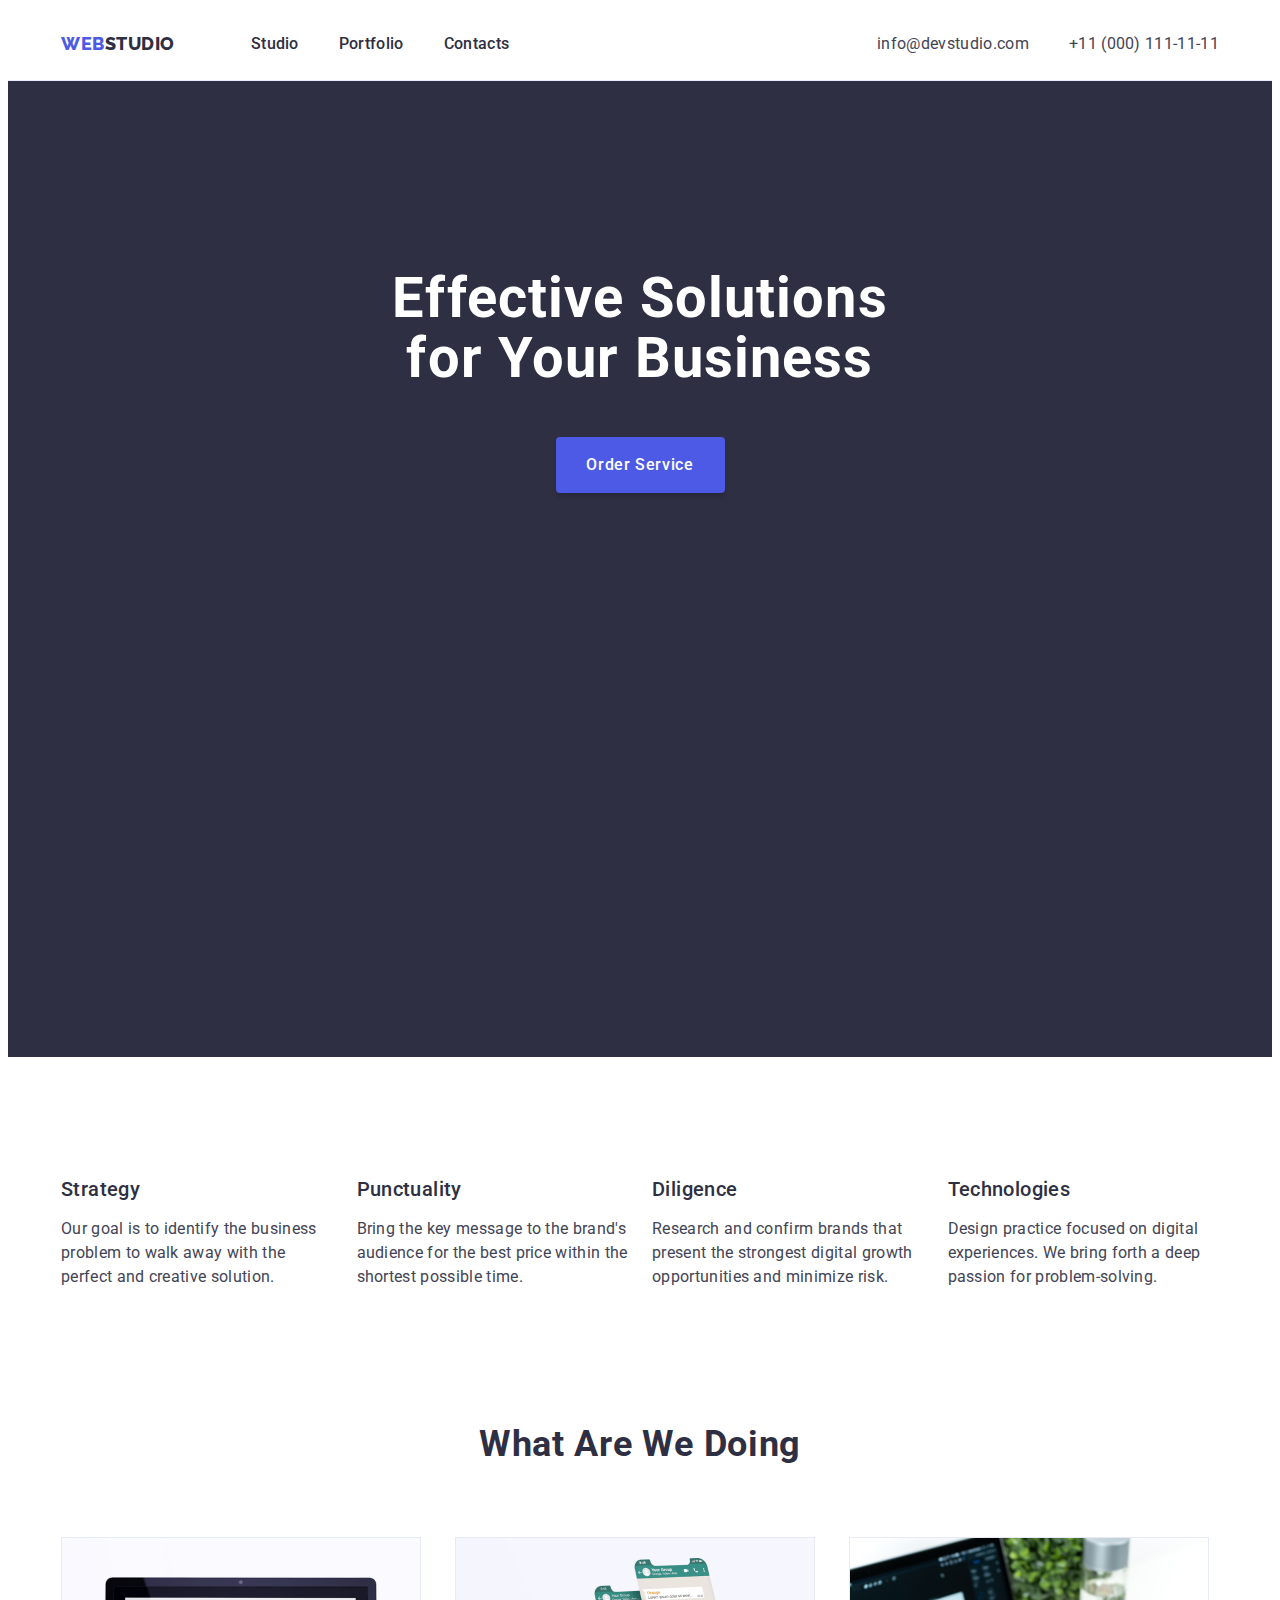
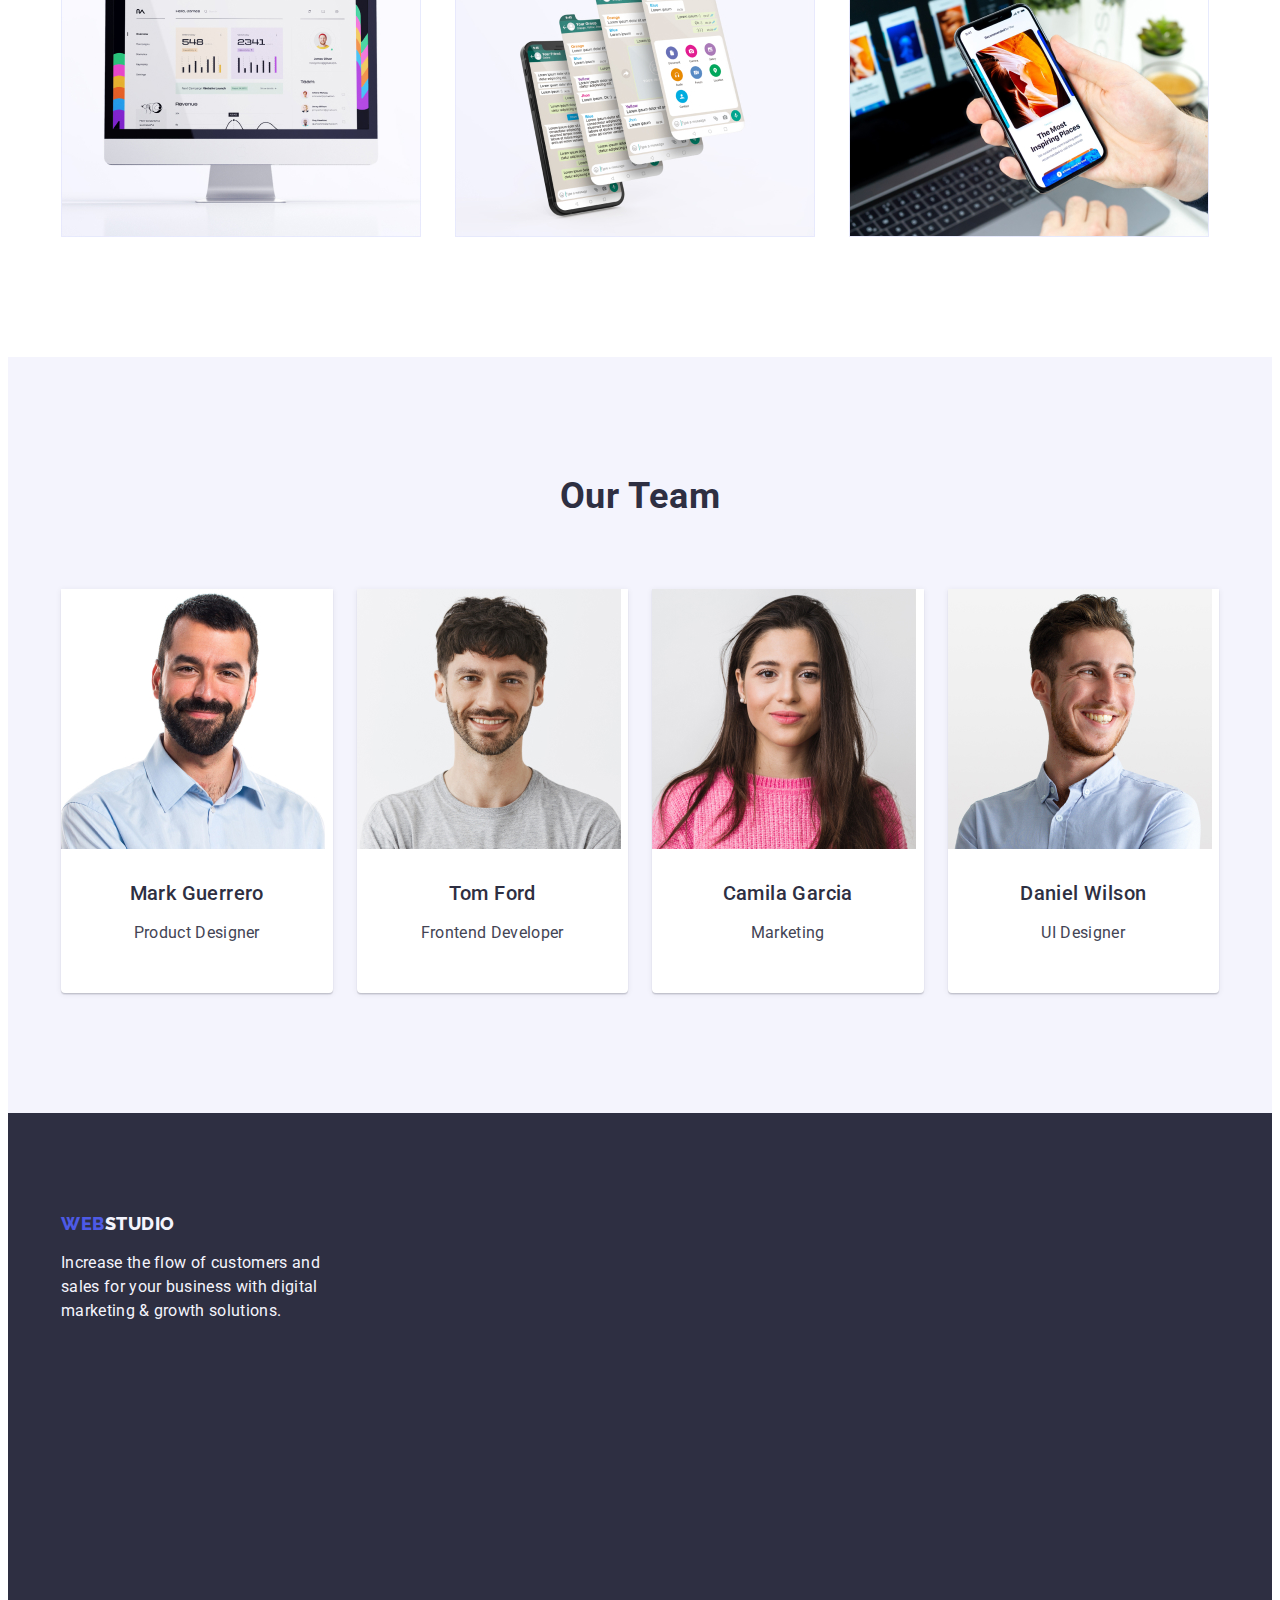
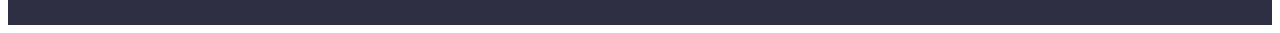
==== index.html @ a8223c03 "Initial commit" ====
<!DOCTYPE html>
<html lang="en">
  <head>
    <title>Studio</title>
    <link rel="preconnect" href="https://fonts.googleapis.com" />
    <link rel="preconnect" href="https://fonts.gstatic.com" crossorigin />
    <link
      href="https://fonts.googleapis.com/css2?family=Raleway:wght@800&family=Roboto:wght@400;500;700&display=swap"
      rel="stylesheet"
    />
    <link
      rel="stylesheet"
      href="https://cdnjs.cloudflare.com/ajax/libs/modern-normalize/2.0.0/modern-normalize.min.css"
      integrity="sha512-4xo8blKMVCiXpTaLzQSLSw3KFOVPWhm/TRtuPVc4WG6kUgjH6J03IBuG7JZPkcWMxJ5huwaBpOpnwYElP/m6wg=="
      crossorigin="anonymous"
      referrerpolicy="no-referrer"
    />
    <link rel="stylesheet" href="./css/style.css" />
  </head>

  <body>
    <header class="header">
      <div class="div-header container">
        <nav class="nav">
          <a href="" class="logo link"
            >Web<span class="span-studio-header">Studio</span></a
          >
          <ul class="list navigation">
            <li><a href="./index.html" class="link studio">Studio</a></li>
            <li>
              <a href="./portfolio.html" class="link studio">Portfolio</a>
            </li>
            <li><a href="" class="link studio">Contacts</a></li>
          </ul>
        </nav>
        <address class="address">
          <ul class="list contact-list">
            <li>
              <a href="mailto:info@devstudio.com" class="link contacts"
                >info@devstudio.com</a
              >
            </li>
            <li>
              <a href="tel:+110001111111" class="link contacts"
                >+11 (000) 111-11-11</a
              >
            </li>
          </ul>
        </address>
      </div>
    </header>
    <main>
      <!-- секція 1 -->
      <section class="section button-sec-index">
        <div class="container">
          <h1 class="h-section-one">Effective Solutions for Your Business</h1>
          <button type="button" class="button-index">Order Service</button>
        </div>
      </section>

      <!-- секція 2 -->
      <section class="section section-two">
        <div class="container">
          <h2 class="h2-index visually-hidden">H2</h2>
          <ul class="list list-sec-two">
            <li class="list-sec-two-li">
              <h3 class="sec-h-three">Strategy</h3>
              <p class="sec-p">
                Our goal is to identify the business problem to walk away with
                the perfect and creative solution.
              </p>
            </li>

            <li class="list-sec-two-li">
              <h3 class="sec-h-three">Punctuality</h3>
              <p class="sec-p">
                Bring the key message to the brand's audience for the best price
                within the shortest possible time.
              </p>
            </li>

            <li class="list-sec-two-li">
              <h3 class="sec-h-three">Diligence</h3>
              <p class="sec-p">
                Research and confirm brands that present the strongest digital
                growth opportunities and minimize risk.
              </p>
            </li>

            <li class="list-sec-two-li">
              <h3 class="sec-h-three">Technologies</h3>
              <p class="sec-p">
                Design practice focused on digital experiences. We bring forth a
                deep passion for problem-solving.
              </p>
            </li>
          </ul>
        </div>
      </section>

      <!-- секція 3 -->
      <section class="section section-three">
        <div class="container">
          <h2 class="h-section-thee">What are we doing</h2>
          <ul class="list img-list-index list-sec-two">
            <li class="img-list-index-li">
              <img
                src="./images/img1.jpg"
                width="360"
                height="300"
                alt="Computer"
              />
            </li>
            <li class="img-list-index-li">
              <img
                src="./images/img2.jpg"
                width="360"
                height="300"
                alt="Messenger"
              />
            </li>
            <li class="img-list-index-li">
              <img
                src="./images/img3.jpg"
                width="360"
                height="300"
                alt="Smartphone"
              />
            </li>
          </ul>
        </div>
      </section>

      <!-- секція 4 -->
      <section class="section section-four">
        <div class="container">
          <h2 class="h-section-thee">Our Team</h2>
          <ul class="list four-sec-list list-sec-two">
            <li class="sec-four-li">
              <img
                src="./images/img4.jpg"
                width="264"
                height="260"
                alt="Mark Guerrero"
              />
              <div class="div-four-sec-list">
                <h3 class="sec-h-three-team">Mark Guerrero</h3>
                <p class="sec-p-team">Product Designer</p>
              </div>
            </li>
            <li class="sec-four-li">
              <img
                src="./images/img5.jpg"
                width="264"
                height="260"
                alt="Tom Ford"
              />
              <div class="div-four-sec-list">
                <h3 class="sec-h-three-team">Tom Ford</h3>
                <p class="sec-p-team">Frontend Developer</p>
              </div>
            </li>
            <li class="sec-four-li">
              <img
                src="./images/img6.jpg"
                width="264"
                height="260"
                alt="Camila Garcia"
              />
              <div class="div-four-sec-list">
                <h3 class="sec-h-three-team">Camila Garcia</h3>
                <p class="sec-p-team">Marketing</p>
              </div>
            </li>
            <li class="sec-four-li">
              <img
                src="./images/img7.jpg"
                width="264"
                height="260"
                alt="Daniel Wilson"
              />
              <div class="div-four-sec-list">
                <h3 class="sec-h-three-team">Daniel Wilson</h3>
                <p class="sec-p-team">UI Designer</p>
              </div>
            </li>
          </ul>
        </div>
      </section>
    </main>
    <footer class="footerclass">
      <div class="container">
        <a href="" class="logo-footer link"
          >Web<span class="span-studio">Studio</span></a
        >
        <p class="footer-p">
          Increase the flow of customers and sales for your business with
          digital marketing & growth solutions.
        </p>
      </div>
    </footer>
  </body>
</html>
---- css/style.css ----
:root {
  --navyblue: #2e2f42;
  --iris: #4d5ae5;
  --slate: #434455;
  --white: #fff;
  --ocean: #404bbf;
  --cloud: #f4f4fd;
}

body {
  font-family: "Roboto", sans-serif;
  color: #434455;
  background-color: #ffffff;
}

.container {
  margin: 0 auto;
  width: 1158px;
  padding: 0 15px 0 15px;
}

.nav {
  display: flex;
  align-items: center;
}
.section {
}
.link {
  text-decoration: none;
  color: #434455;
  font-family: "Roboto", sans-serif;
}

.logo {
  color: var(--iris);
  font-family: "Raleway", sans-serif;
  font-size: 18px;
  font-weight: 800;
  line-height: 1.17;
  letter-spacing: 0.03em;
  text-transform: uppercase;
  display: inline-block;
  margin-right: 76px;
}

.logo-footer {
  color: var(--iris);
  font-family: "Raleway", sans-serif;
  font-size: 18px;
  font-weight: 800;
  line-height: 1.17;
  letter-spacing: 0.03em;
  text-transform: uppercase;
  display: inline-block;
  margin-bottom: 17.5px;
}

.span-studio {
  color: #f4f4fd;
}

.span-studio-header {
  color: var(--navyblue);
}

.studio {
  display: inline-block;
  font-size: 16px;
  font-weight: 500;
  line-height: 1.5;
  letter-spacing: 0.02em;
  color: var(--navyblue);
  padding: 24px 0 24px;
}
.div-four-sec-list {
  padding: 32px 0;
}
.list-sec-two {
  gap: 24px;
  display: flex;
}
.sec-four-li {
  width: calc((100% - 72px) / 4);
  border-radius: 0px 0px 4px 4px;
}
.list-sec-two-li {
  width: calc((100% - 72px) / 4);
}
.img-list-index-li {
  width: calc((100% - 48px) / 3);
}
.list {
  list-style: none;
  display: flex;
  padding: 0;
  margin: 0;
}

.img-list-index {
  display: flex;
  flex-wrap: wrap;
  gap: 24px;
}

.img-list-index > img {
  border: 1px solid var(--cornflower, #e7e9fc);
  background: url(<path-to-image>),
    lightgray -72.845px -19px / 144.444% 112.667% no-repeat;
}
.navigation {
  font-size: 16px;
  font-weight: 500;
  line-height: 1.5;
  letter-spacing: 0.32px;
  display: flex;
  gap: 40px;
}

.contacts:hover,
.contacts:focus,
.studio:hover,
.studio:focus {
  color: var(--ocean);
}

.address {
  font-family: "Roboto";
  font-size: 16px;
  font-style: normal;
  font-weight: 400;
  letter-spacing: 0.32px;
  margin-left: auto;
}

.contacts {
  display: inline-block;
  color: var(--slate);
  line-height: 1.5;
  letter-spacing: 0.02em;
}
h1,
h2,
h3,
h4,
h5 {
  margin: 0;
}
.contact-list {
  display: flex;
  gap: 40px;
  padding-top: 24px;
  padding-bottom: 24px;
}

.sec-h-three {
  margin-bottom: 8px;
  font-weight: 500;
  line-height: 1.2;
  font-size: 20px;
  letter-spacing: 0.02em;
  color: var(---navyblue, #2e2f42);
}
.sec-p {
  line-height: 1.5;
  font-size: 16px;
  letter-spacing: 0.02em;
  color: var(--slate, #434455);
}

.sec-h-three-team {
  margin-bottom: 8px;
  font-weight: 500;
  line-height: 1.2;
  font-size: 20px;
  letter-spacing: 0.02em;
  color: var(---navyblue, #2e2f42);
  justify-content: center;
  align-items: center;
  display: flex;
}

.sec-p-team {
  line-height: 1.5;
  font-size: 16px;
  letter-spacing: 0.02em;
  color: var(--slate, #434455);
  justify-content: center;
  align-items: center;
  display: flex;
}

.h-section-thee {
  font-size: 36px;
  line-height: 1.11;
  text-align: center;
  color: var(---navyblue, #2e2f42);
  text-transform: capitalize;
  letter-spacing: 0.02em;
  margin-bottom: 72px;
}

.section-four {
  background-color: #f4f4fd;
  padding: 120px 0;
}

.section-three {
  padding-bottom: 120px;
}
.footerclass {
  background-color: var(--navyblue);
  padding: 100px 0;
  height: 312px;
  flex-shrink: 0;
}
.block-one {
  display: flex;
  flex-wrap: wrap;
  column-gap: 24px;
  row-gap: 48px;
}

.block-one-div {
  padding: 32px 16px;
  border: 1px solid #e7e9fc;
  border-top: none;
}
.block-one-li {
  width: calc((100% - 48px) / 3);
}
.sec-p-portf,
.sec-h-three-portf {
  flex-direction: column;
  justify-content: center;
  align-items: flex-start;
  gap: 8px;
  align-self: stretch;
  margin-bottom: 8px;
}

.button-sec-index {
  background: var(--navyblue, #2e2f42);
  height: 600px;
  flex-shrink: 0;
  padding: 188px 0;
}
.footer-p {
  font-family: Roboto;
  font-size: 16px;
  font-style: normal;
  font-weight: 400;
  line-height: 1.5;
  color: var(--cloud);
  letter-spacing: 0.02em;
  max-width: 264px;
  margin: 0;
}

.section-buttons {
  background-color: var(---navyblue, #2e2f42);
}

.buttons {
  display: flex;
  justify-content: center;
  gap: 24px;
  margin-bottom: 72px;
}

.h-section-one {
  font-size: 56px;
  line-height: 1.07;
  text-align: center;
  letter-spacing: 0.02em;
  color: #ffffff;
  max-width: 496px;
  margin-left: auto;
  margin-right: auto;
}
.first-button {
  background-color: var(--cloud);
  font-family: "Roboto", sans-serif;
  font-weight: 500;
  line-height: 1.5;
  font-size: 16px;
  letter-spacing: 0.04em;
  cursor: pointer;
  color: var(--iris);
  display: flex;
  padding: 12px 24px;
  border-radius: 4px;
  border: 1px solid var(--cornflower, #e7e9fc);
}
.div-header {
  display: flex;
}

.section-portfolio {
  padding: 96px 0 120px 0;
}

.header {
  border-bottom: 1px solid #e7e9fc;
}
img {
  display: block;
}
.four-sec-list {
  gap: 24px;
}
.sec-four-li {
  background-color: #ffffff;
  border-radius: 0px 0px 4px 4px;
  box-shadow: 0px 2px 1px 0px rgba(46, 47, 66, 0.08),
    0px 1px 1px 0px rgba(46, 47, 66, 0.16),
    0px 1px 6px 0px rgba(46, 47, 66, 0.08);
}
.section-two {
  padding: 120px 0;
}
.visually-hidden {
  position: absolute;
  width: 1px;
  height: 1px;
  margin: -1px;
  border: 0;
  padding: 0;
  white-space: nowrap;
  clip-path: inset(100%);
  clip: rect(0 0 0 0);
  overflow: hidden;
}
.button-index {
  background-color: #4d5ae5;
  color: #ffffff;
  font-family: "Roboto", sans-serif;
  font-weight: 500;
  line-height: 1.5;
  font-size: 16px;
  letter-spacing: 0.04em;
  cursor: pointer;
  display: block;
  min-width: 169px;
  height: 56px;
  border: none;
  gap: 10px;
  justify-content: center;
  align-items: center;
  border-radius: 4px;
  margin-left: auto;
  margin-right: auto;
  margin-top: 48px;
  box-shadow: 0px 4px 4px 0px rgba(0, 0, 0, 0.15);
}

.button-index:hover,
.button-index:focus {
  background-color: #404bbf;
}

.first-button:hover,
.first-button:focus {
  color: #ffffff;
  background-color: #404bbf;
  border: 1px solid transparent;
}
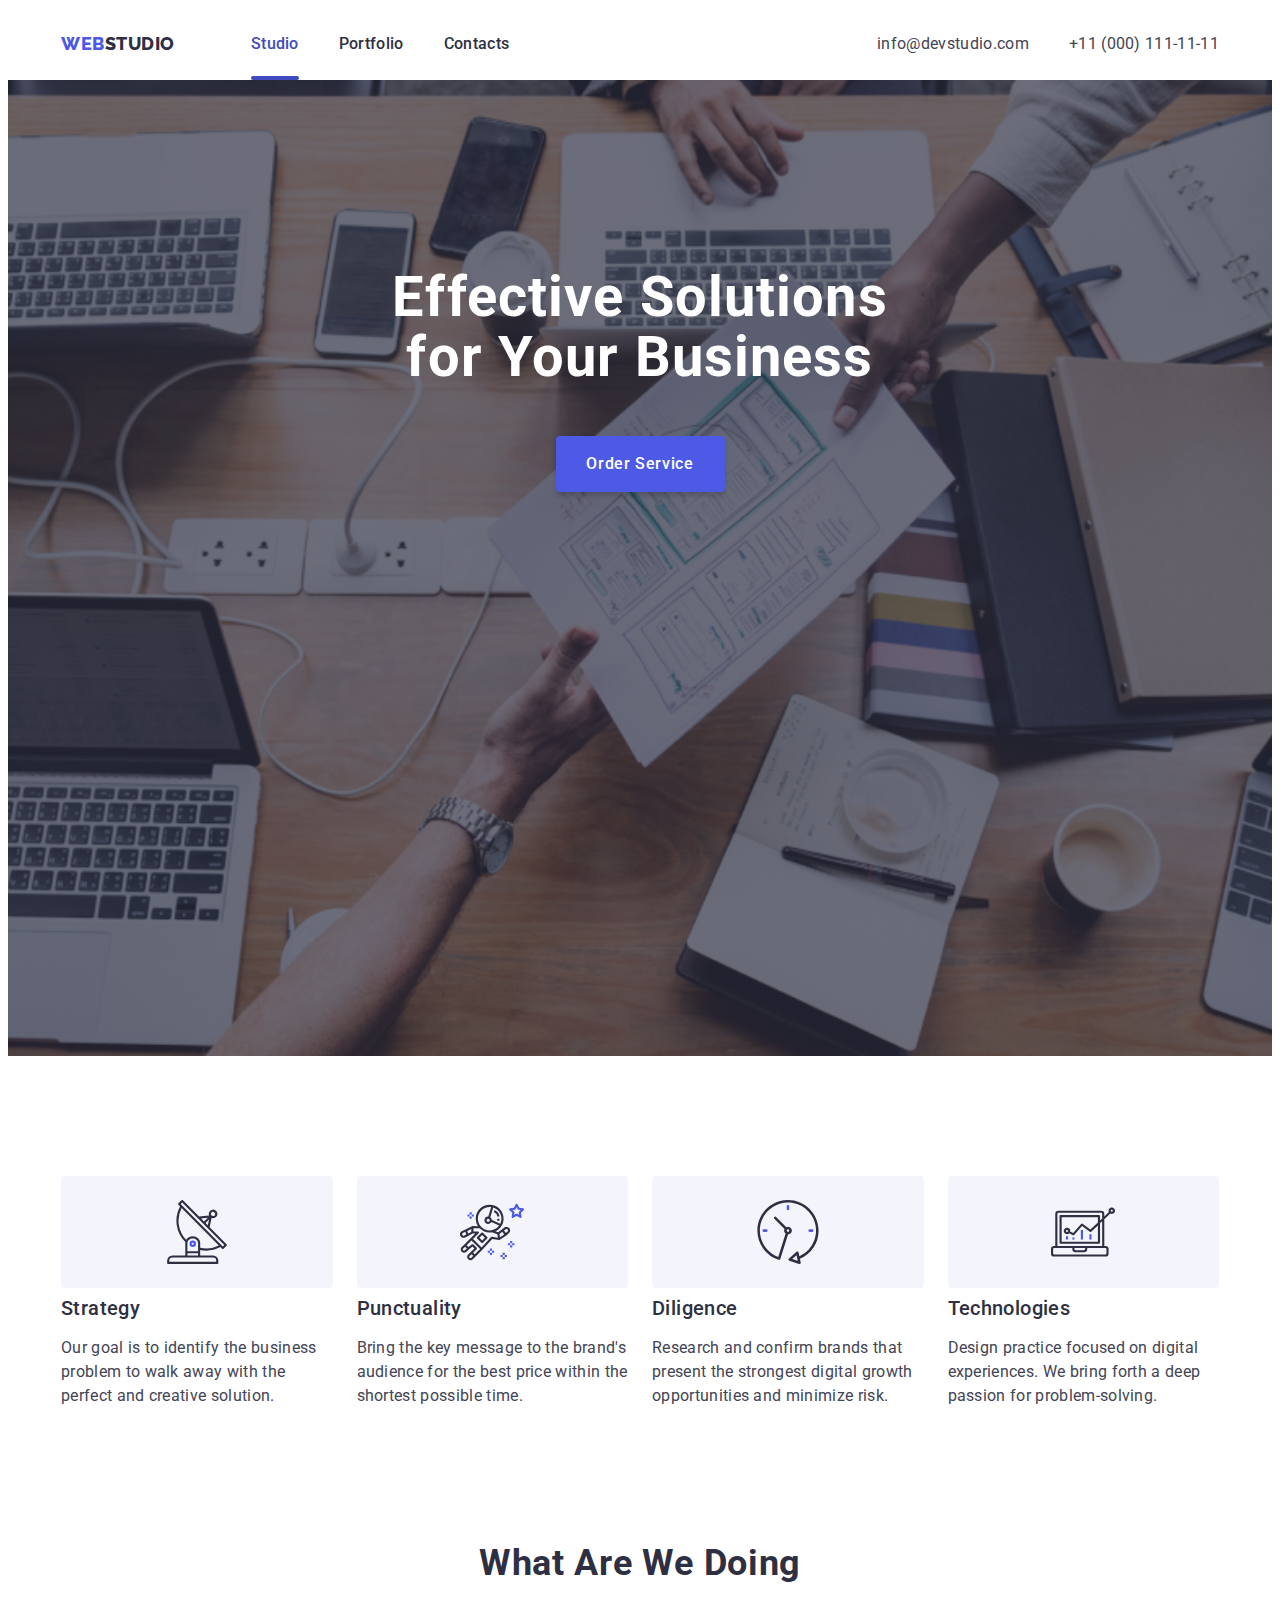
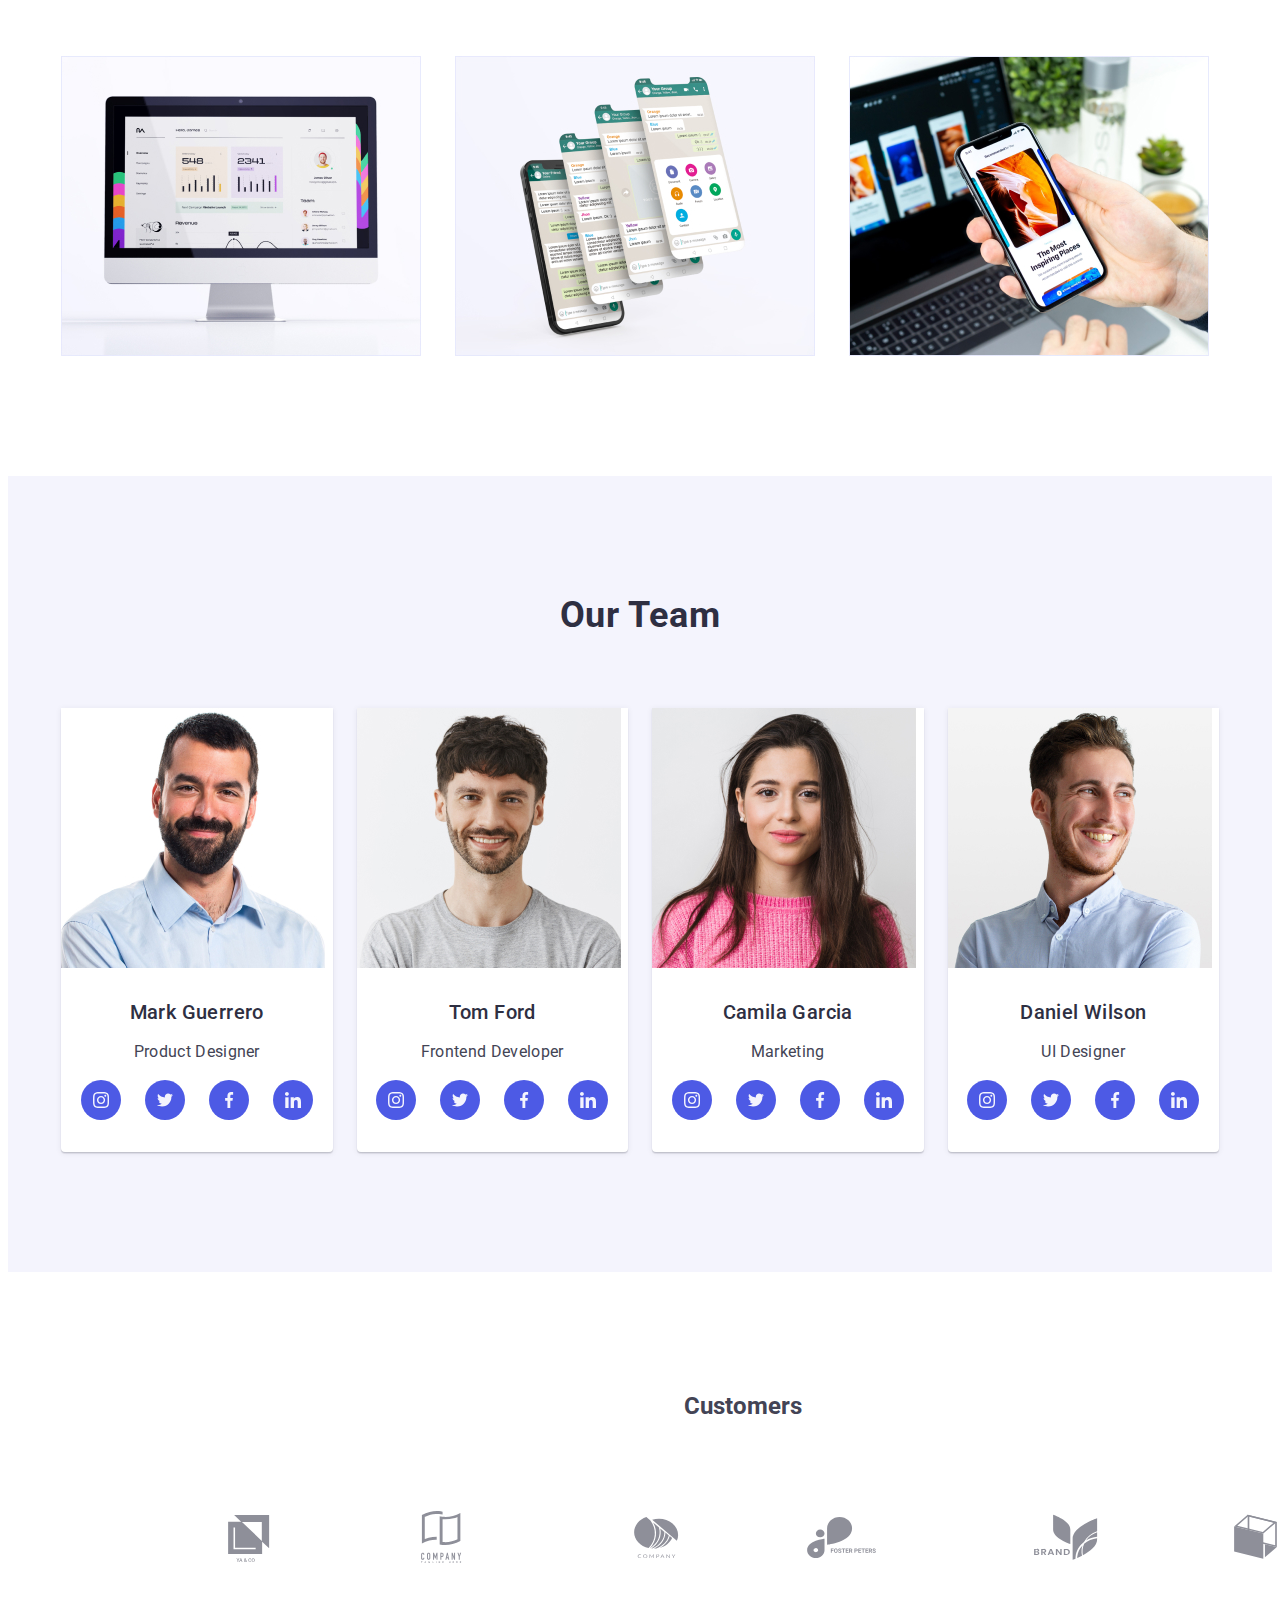
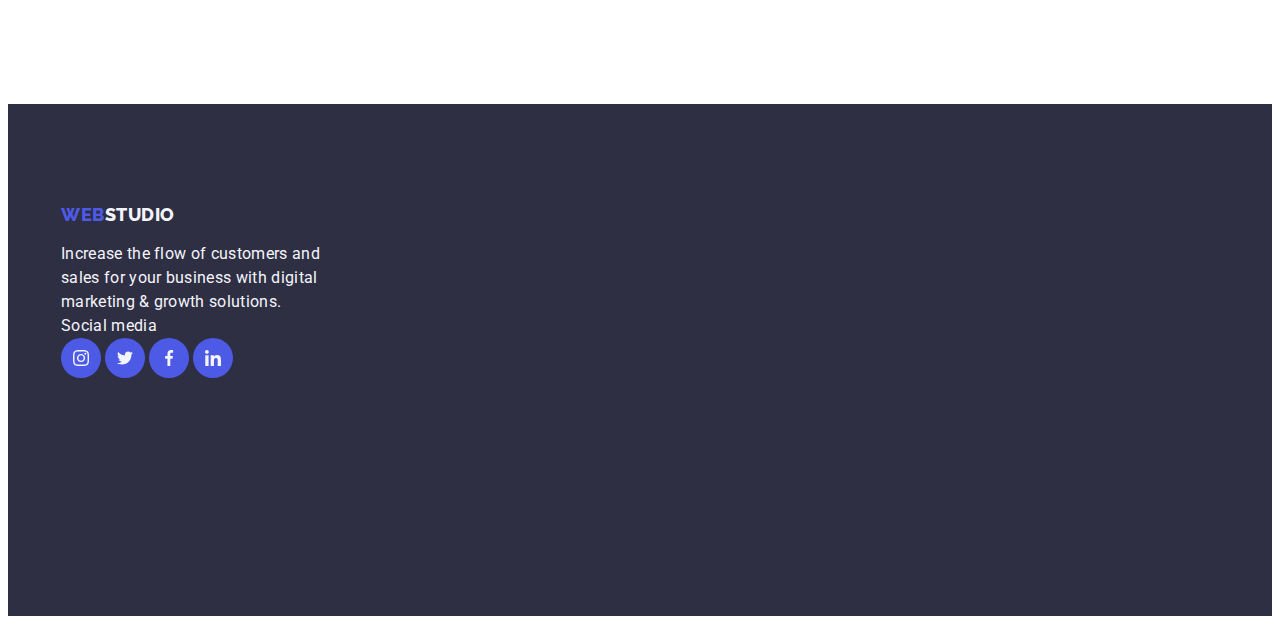
==== commit 2989655d: "1" ====
--- a/index.html
+++ b/index.html
@@ -26,7 +26,7 @@
             >Web<span class="span-studio-header">Studio</span></a
           >
           <ul class="list navigation">
-            <li><a href="./index.html" class="link studio">Studio</a></li>
+            <li><a href="./index.html" class="link studio current">Studio</a></li>
             <li>
               <a href="./portfolio.html" class="link studio">Portfolio</a>
             </li>
@@ -54,7 +54,7 @@
       <section class="section button-sec-index">
         <div class="container">
           <h1 class="h-section-one">Effective Solutions for Your Business</h1>
-          <button type="button" class="button-index">Order Service</button>
+          <button type="button" class="button-index" data-modal-open>Order Service</button>
         </div>
       </section>
 
@@ -64,6 +64,11 @@
           <h2 class="h2-index visually-hidden">H2</h2>
           <ul class="list list-sec-two">
             <li class="list-sec-two-li">
+              <div class="list-sec-two-div">
+<svg width="64" height="64">
+  <use href="./images/icons.svg#antena"></use>
+</svg>
+              </div>
               <h3 class="sec-h-three">Strategy</h3>
               <p class="sec-p">
                 Our goal is to identify the business problem to walk away with
@@ -72,6 +77,11 @@
             </li>
 
             <li class="list-sec-two-li">
+              <div class="list-sec-two-div">
+                <svg width="64" height="64">
+                  <use href="./images/icons.svg#astronaut"></use>
+                </svg>
+              </div>
               <h3 class="sec-h-three">Punctuality</h3>
               <p class="sec-p">
                 Bring the key message to the brand's audience for the best price
@@ -80,6 +90,11 @@
             </li>
 
             <li class="list-sec-two-li">
+              <div class="list-sec-two-div">
+                <svg width="64" height="64">
+                  <use href="./images/icons.svg#clock"></use>
+                </svg>
+              </div>
               <h3 class="sec-h-three">Diligence</h3>
               <p class="sec-p">
                 Research and confirm brands that present the strongest digital
@@ -88,6 +103,11 @@
             </li>
 
             <li class="list-sec-two-li">
+              <div class="list-sec-two-div">
+                <svg width="64" height="64">
+                  <use href="./images/icons.svg#diagram"></use>
+                </svg>
+              </div>
               <h3 class="sec-h-three">Technologies</h3>
               <p class="sec-p">
                 Design practice focused on digital experiences. We bring forth a
@@ -146,6 +166,20 @@
               <div class="div-four-sec-list">
                 <h3 class="sec-h-three-team">Mark Guerrero</h3>
                 <p class="sec-p-team">Product Designer</p>
+ <div class="icons-sec-four">
+                  <svg width="40" height="40">
+                  <use href="./images/icons.svg#icon-instagram"></use>
+                </svg>
+                <svg width="40" height="40">
+                  <use href="./images/icons.svg#icon-twitter"></use>
+                </svg>
+                <svg width="40" height="40">
+                  <use href="./images/icons.svg#icon-facebook"></use>
+                </svg>
+                <svg width="40" height="40">
+                  <use href="./images/icons.svg#icon-linkedin"></use>
+                </svg>
+                </div>
               </div>
             </li>
             <li class="sec-four-li">
@@ -158,6 +192,20 @@
               <div class="div-four-sec-list">
                 <h3 class="sec-h-three-team">Tom Ford</h3>
                 <p class="sec-p-team">Frontend Developer</p>
+ <div class="icons-sec-four">
+                  <svg width="40" height="40">
+                  <use href="./images/icons.svg#icon-instagram"></use>
+                </svg>
+                <svg width="40" height="40">
+                  <use href="./images/icons.svg#icon-twitter"></use>
+                </svg>
+                <svg width="40" height="40">
+                  <use href="./images/icons.svg#icon-facebook"></use>
+                </svg>
+                <svg width="40" height="40">
+                  <use href="./images/icons.svg#icon-linkedin"></use>
+                </svg>
+                </div>
               </div>
             </li>
             <li class="sec-four-li">
@@ -170,6 +218,20 @@
               <div class="div-four-sec-list">
                 <h3 class="sec-h-three-team">Camila Garcia</h3>
                 <p class="sec-p-team">Marketing</p>
+ <div class="icons-sec-four">
+                  <svg width="40" height="40">
+                  <use href="./images/icons.svg#icon-instagram"></use>
+                </svg>
+                <svg width="40" height="40">
+                  <use href="./images/icons.svg#icon-twitter"></use>
+                </svg>
+                <svg width="40" height="40">
+                  <use href="./images/icons.svg#icon-facebook"></use>
+                </svg>
+                <svg width="40" height="40">
+                  <use href="./images/icons.svg#icon-linkedin"></use>
+                </svg>
+                </div>
               </div>
             </li>
             <li class="sec-four-li">
@@ -182,12 +244,72 @@
               <div class="div-four-sec-list">
                 <h3 class="sec-h-three-team">Daniel Wilson</h3>
                 <p class="sec-p-team">UI Designer</p>
+ <div class="icons-sec-four">
+                  <svg width="40" height="40">
+                  <use href="./images/icons.svg#icon-instagram"></use>
+                </svg>
+                <svg width="40" height="40">
+                  <use href="./images/icons.svg#icon-twitter"></use>
+                </svg>
+                <svg width="40" height="40">
+                  <use href="./images/icons.svg#icon-facebook"></use>
+                </svg>
+                <svg width="40" height="40">
+                  <use href="./images/icons.svg#icon-linkedin"></use>
+                </svg>
+                </div>
               </div>
             </li>
           </ul>
         </div>
       </section>
-    </main>
+
+
+
+      <section class="customers-section">
+      <div class="container customers-container"> <h2 class="custom-h2">Customers</h2>
+        <ul class="list customers-list"> 
+          <li class="custom-list-li" >
+          <a class="link custom-link" href=""> <svg class="icon-customers">
+            <use href="./images/icons.svg#icon-Client-1"></use></svg> </a> </li> 
+            <li class="custom-list-li">
+            <a class="link custom-link" href="">
+              <svg class="icon-customers">
+                <use href="./images/icons.svg#icon-Client-2">
+                </use></svg> </li>
+                <li class="custom-list-li">
+                  <a class="link custom-link" href="">
+                    <svg class="icon-customers">
+                    <use href="./images/icons.svg#icon-Client-3">
+                    </use></svg></a>
+                  </li>
+                      
+                <li class="custom-list-li">
+                  <a class="link custom-link" href="">
+                    <svg class="icon-customers">
+                      <use href="./images/icons.svg#icon-Client-4">
+                      </use>
+                    </svg>
+                </li>
+                <li class="custom-list-li">
+                  <a class="link custom-link" href="">
+                    <svg class="icon-customers">
+                      <use href="./images/icons.svg#icon-Client-5">
+                      </use>
+                    </svg>
+                </li>
+                    
+                <li class="custom-list-li">
+                  <a class="link custom-link" href="">
+                    <svg class="icon-customers">
+                      <use href="./images/icons.svg#icon-Client-6">
+                      </use>
+                    </svg>
+                </li>
+              </ul>
+                    </div>
+                    </section>
+</main>
     <footer class="footerclass">
       <div class="container">
         <a href="" class="logo-footer link"
@@ -198,6 +320,31 @@
           digital marketing & growth solutions.
         </p>
       </div>
+
+      <div class="container social">
+        
+
+        
+          <p class="footer-p">
+            Social media
+          </p>
+
+          <svg width="40" height="40">
+            <use href="./images/icons.svg#icon-instagram"></use>
+          </svg>
+          <svg width="40" height="40">
+            <use href="./images/icons.svg#icon-twitter"></use>
+          </svg>
+          <svg width="40" height="40">
+            <use href="./images/icons.svg#icon-facebook"></use>
+          </svg>
+          <svg width="40" height="40">
+            <use href="./images/icons.svg#icon-linkedin"></use>
+          </svg>
+      </div>
     </footer>
+
+
+    <script src="./js/modal.js"></script>
   </body>
 </html>
--- a/css/style.css
+++ b/css/style.css
@@ -64,13 +64,26 @@
 }
 
 .studio {
-  display: inline-block;
+  display: block;
   font-size: 16px;
   font-weight: 500;
   line-height: 1.5;
   letter-spacing: 0.02em;
   color: var(--navyblue);
-  padding: 24px 0 24px;
+  padding: 24px 0;
+  position: relative;
+}
+
+
+.studio.current:after{
+  content: "";
+  position: absolute;
+  left: 0;
+  bottom: 0;
+  width: 100%;
+    height: 4px;
+    border-radius: 2px;
+      background: var(--ocean, #404BBF);
 }
 .div-four-sec-list {
   padding: 32px 0;
@@ -78,6 +91,16 @@
 .list-sec-two {
   gap: 24px;
   display: flex;
+}
+
+.list-sec-two-div{
+  border-radius: 4px;
+    background: var(--cloud, #F4F4FD);
+    justify-content: center;
+    align-items: center;
+    display: flex;
+    padding: 24px 100px;
+    margin-bottom: 8px;
 }
 .sec-four-li {
   width: calc((100% - 72px) / 4);
@@ -119,7 +142,8 @@
 .contacts:hover,
 .contacts:focus,
 .studio:hover,
-.studio:focus {
+.studio:focus,
+.studio.current {
   color: var(--ocean);
 }
 
@@ -227,6 +251,11 @@
 }
 .block-one-li {
   width: calc((100% - 48px) / 3);
+}
+.block-one-li:hover{
+  border: 1px solid var(--cloud, #F4F4FD);
+    background: var(--white, #FFF);
+    box-shadow: 0px 2px 1px 0px rgba(46, 47, 66, 0.08), 0px 1px 1px 0px rgba(46, 47, 66, 0.16), 0px 1px 6px 0px rgba(46, 47, 66, 0.08);
 }
 .sec-p-portf,
 .sec-h-three-portf {
@@ -243,7 +272,13 @@
   height: 600px;
   flex-shrink: 0;
   padding: 188px 0;
-}
+  max-width: 1440px;
+  background-repeat: no-repeat;
+  background-position: center;
+  background-size: cover;
+  background-image: linear-gradient(rgba(46, 47, 66, 0.7),
+        rgba(46, 47, 66, 0.7)), url(../images/bg-image.jpg);
+      }
 .footer-p {
   font-family: Roboto;
   font-size: 16px;
@@ -299,9 +334,6 @@
   padding: 96px 0 120px 0;
 }
 
-.header {
-  border-bottom: 1px solid #e7e9fc;
-}
 img {
   display: block;
 }
@@ -361,6 +393,64 @@
 .first-button:hover,
 .first-button:focus {
   color: #ffffff;
-  background-color: #404bbf;
   border: 1px solid transparent;
-}
+  border-radius: 4px;
+    background: var(--ocean, #404BBF);
+    box-shadow: 0px 2px 2px 0px rgba(0, 0, 0, 0.12), 0px 2px 1px 0px rgba(0, 0, 0, 0.08), 0px 3px 1px 0px rgba(0, 0, 0, 0.10);
+}
+.customers-container{
+  padding: 120px 156px;
+  margin: 0;
+}
+.icon-customers{
+  width: 168px;
+    height: 88px;
+}
+.custom-h2{
+  margin-bottom: 72px;
+  text-align: center;
+}
+.header {
+  padding: 0;
+  margin: 0;
+}
+.icons-sec-four{
+  display: flex;
+    justify-content: center;
+    align-items: center;
+    gap: 24px;
+}
+.customers-list{
+  display: inline-flex;
+    align-items: flex-start;
+    gap: 24px;
+}
+.img-decs:hover,
+.img-decs:focus{
+  transform: translateY(0%);
+}
+.block-one-a{
+  transition: box-shadow 250ms cubic-bezier(0.4, 0, 0.2, 1)
+}
+.header-portfolio{
+border-bottom: 1px solid var(--cornflower, #E7E9FC);
+  background: var(--white, #FFF);
+  box-shadow: 0px 1px 6px 0px rgba(46, 47, 66, 0.08), 0px 1px 1px 0px rgba(46, 47, 66, 0.16), 0px 2px 1px 0px rgba(46, 47, 66, 0.08);
+}
+
+.block-one-img-div{
+position: relative;
+overflow: hidden;
+
+}
+
+.img-desc{
+  position: absolute;
+  top: 0;
+font-size: 16px;
+line-height: 1,5;
+letter-spacing: 0.02em;
+color: var(--cloud, #F4F4FD);
+padding: 40px 32px;
+background: var(--iris, #4D5AE5);
+}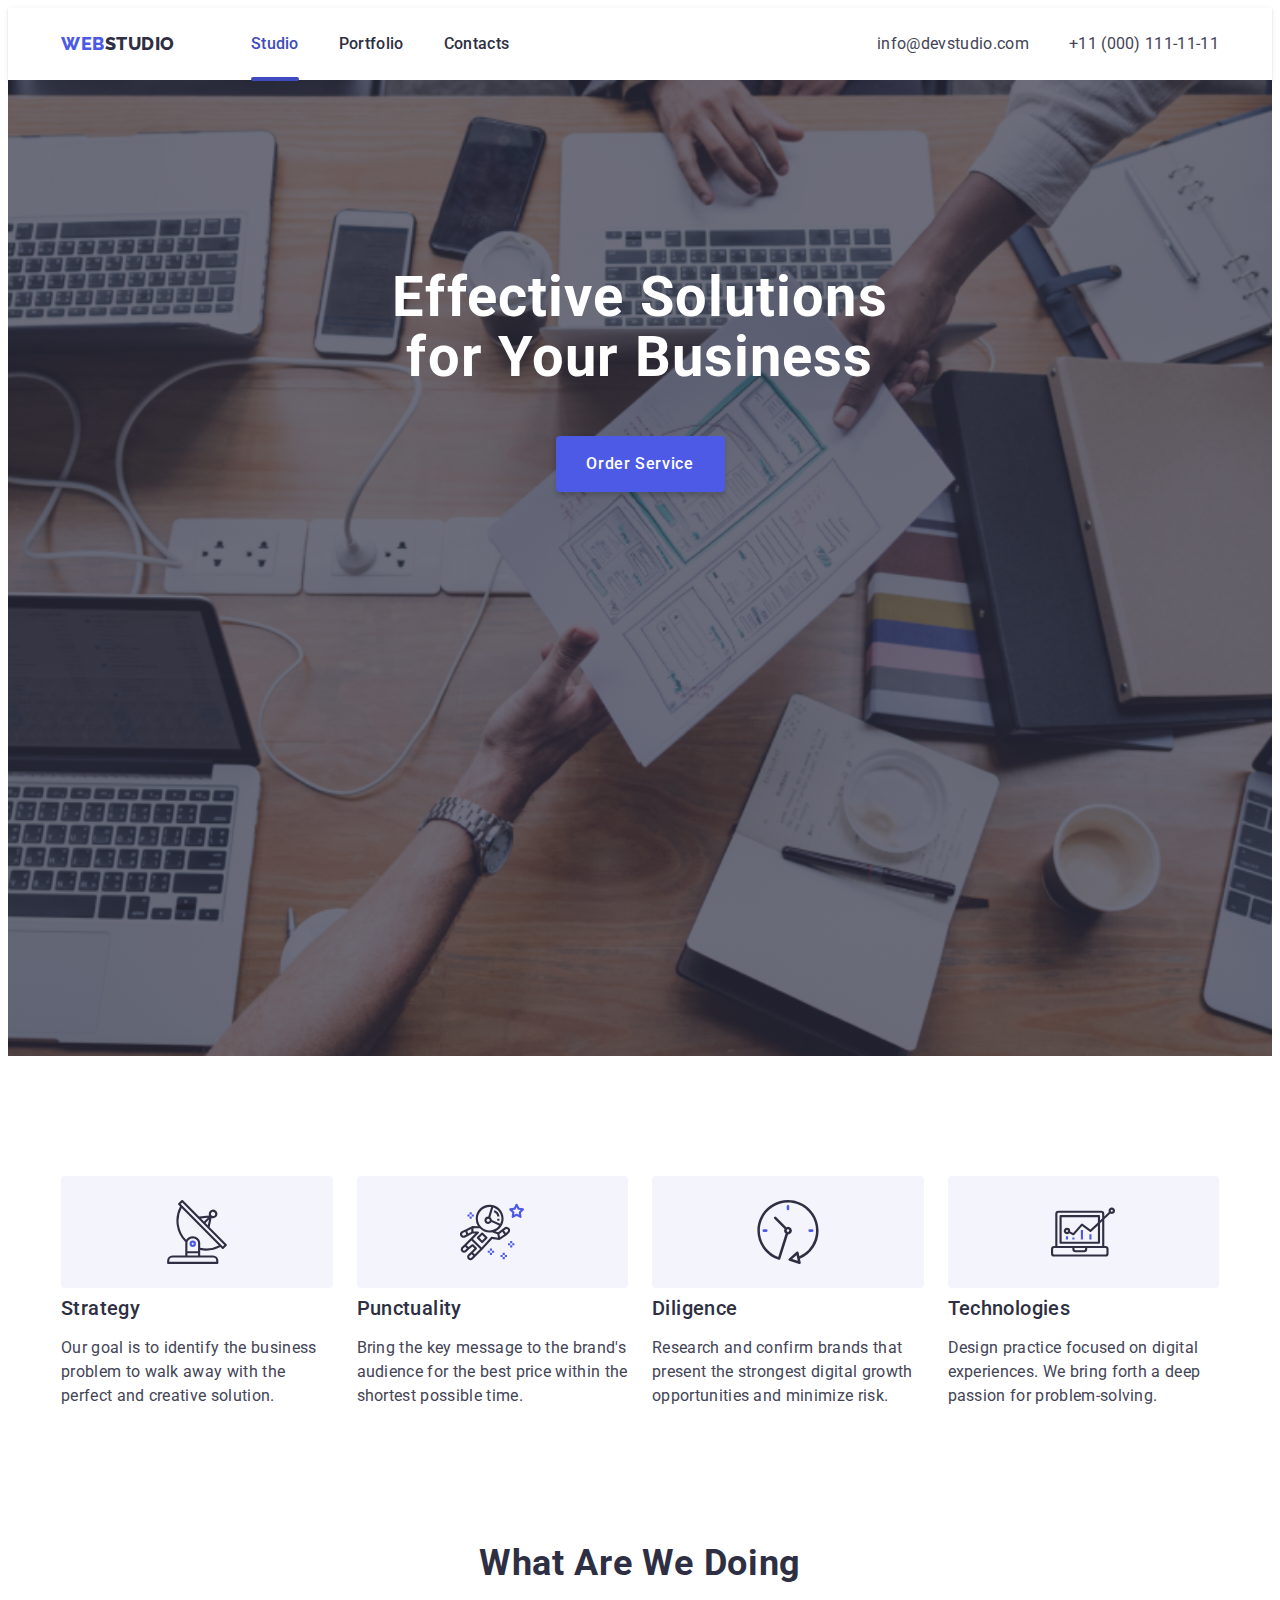
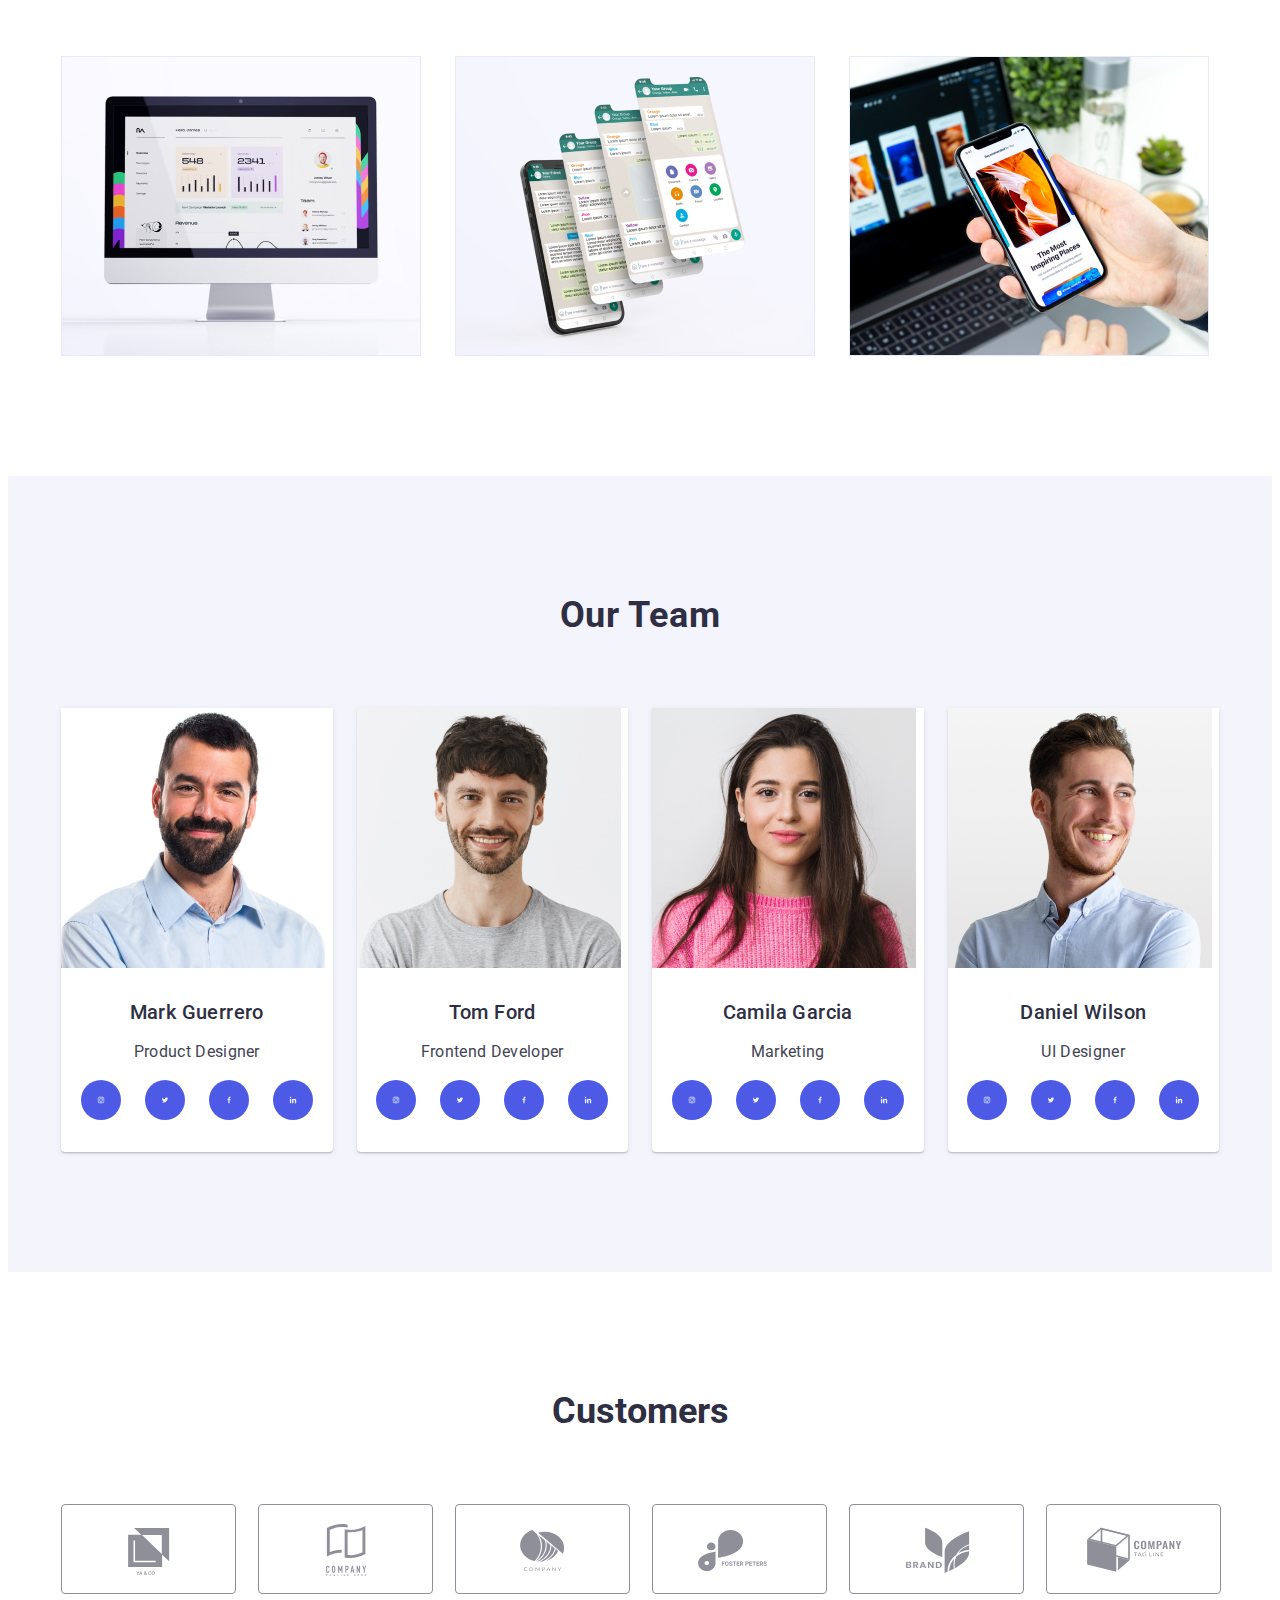
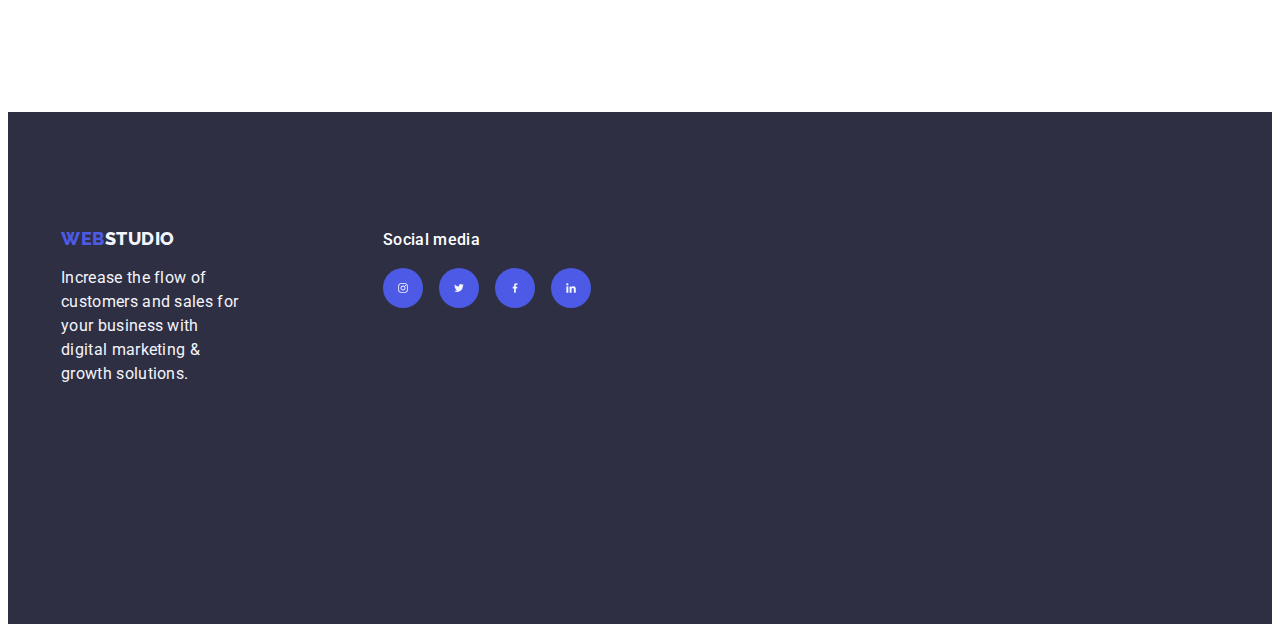
==== commit 4bfac5a9: "2" ====
--- a/index.html
+++ b/index.html
@@ -157,107 +157,135 @@
           <h2 class="h-section-thee">Our Team</h2>
           <ul class="list four-sec-list list-sec-two">
             <li class="sec-four-li">
-              <img
-                src="./images/img4.jpg"
-                width="264"
-                height="260"
-                alt="Mark Guerrero"
-              />
+              <img src="./images/img4.jpg" width="264" height="260" alt="Mark Guerrero" />
               <div class="div-four-sec-list">
                 <h3 class="sec-h-three-team">Mark Guerrero</h3>
                 <p class="sec-p-team">Product Designer</p>
- <div class="icons-sec-four">
-                  <svg width="40" height="40">
-                  <use href="./images/icons.svg#icon-instagram"></use>
-                </svg>
-                <svg width="40" height="40">
-                  <use href="./images/icons.svg#icon-twitter"></use>
-                </svg>
-                <svg width="40" height="40">
-                  <use href="./images/icons.svg#icon-facebook"></use>
-                </svg>
-                <svg width="40" height="40">
-                  <use href="./images/icons.svg#icon-linkedin"></use>
-                </svg>
-                </div>
+                <ul class="icons-sec-four">
+                  <li class="icons-sec-four-li">
+                    <a href=" " class="icons-sec-four-a">
+                      <svg width="16" height="16" class="icons-sec-four-svg">
+                        <use href="./images/icons.svg#icon-instagram"></use>
+                      </svg></a>
+                  </li>
+                  <li class="icons-sec-four-li">
+                    <a href=" " class="icons-sec-four-a">
+                      <svg width="16" height="16" class="icons-sec-four-svg">
+                        <use href="./images/icons.svg#icon-twitter"></use>
+                      </svg></a>
+                  </li>
+                  <li class="icons-sec-four-li">
+                    <a href=" " class="icons-sec-four-a">
+                      <svg width="16" height="16" class="icons-sec-four-svg">
+                        <use href="./images/icons.svg#icon-facebook"></use>
+                      </svg></a>
+                  </li>
+                  <li class="icons-sec-four-li">
+                    <a href=" " class="icons-sec-four-a">
+                      <svg width="16" height="16" class="icons-sec-four-svg">
+                        <use href="./images/icons.svg#icon-linkedin"></use>
+                      </svg></a>
+                  </li>
+                </ul>
               </div>
             </li>
             <li class="sec-four-li">
-              <img
-                src="./images/img5.jpg"
-                width="264"
-                height="260"
-                alt="Tom Ford"
-              />
+              <img src="./images/img5.jpg" width="264" height="260" alt="Tom Ford" />
               <div class="div-four-sec-list">
                 <h3 class="sec-h-three-team">Tom Ford</h3>
                 <p class="sec-p-team">Frontend Developer</p>
- <div class="icons-sec-four">
-                  <svg width="40" height="40">
-                  <use href="./images/icons.svg#icon-instagram"></use>
-                </svg>
-                <svg width="40" height="40">
-                  <use href="./images/icons.svg#icon-twitter"></use>
-                </svg>
-                <svg width="40" height="40">
-                  <use href="./images/icons.svg#icon-facebook"></use>
-                </svg>
-                <svg width="40" height="40">
-                  <use href="./images/icons.svg#icon-linkedin"></use>
-                </svg>
-                </div>
+                <ul class="icons-sec-four">
+                  <li class="icons-sec-four-li">
+                    <a href=" " class="icons-sec-four-a">
+                      <svg width="16" height="16" class="icons-sec-four-svg">
+                        <use href="./images/icons.svg#icon-instagram"></use>
+                      </svg></a>
+                  </li>
+                  <li class="icons-sec-four-li">
+                    <a href=" " class="icons-sec-four-a">
+                      <svg width="16" height="16" class="icons-sec-four-svg">
+                        <use href="./images/icons.svg#icon-twitter"></use>
+                      </svg></a>
+                  </li>
+                  <li class="icons-sec-four-li">
+                    <a href=" " class="icons-sec-four-a">
+                      <svg width="16" height="16" class="icons-sec-four-svg">
+                        <use href="./images/icons.svg#icon-facebook"></use>
+                      </svg></a>
+                  </li>
+                  <li class="icons-sec-four-li">
+                    <a href=" " class="icons-sec-four-a">
+                      <svg width="16" height="16" class="icons-sec-four-svg">
+                        <use href="./images/icons.svg#icon-linkedin"></use>
+                      </svg></a>
+                  </li>
+                </ul>
               </div>
             </li>
             <li class="sec-four-li">
-              <img
-                src="./images/img6.jpg"
-                width="264"
-                height="260"
-                alt="Camila Garcia"
-              />
+              <img src="./images/img6.jpg" width="264" height="260" alt="Camila Garcia" />
               <div class="div-four-sec-list">
                 <h3 class="sec-h-three-team">Camila Garcia</h3>
                 <p class="sec-p-team">Marketing</p>
- <div class="icons-sec-four">
-                  <svg width="40" height="40">
-                  <use href="./images/icons.svg#icon-instagram"></use>
-                </svg>
-                <svg width="40" height="40">
-                  <use href="./images/icons.svg#icon-twitter"></use>
-                </svg>
-                <svg width="40" height="40">
-                  <use href="./images/icons.svg#icon-facebook"></use>
-                </svg>
-                <svg width="40" height="40">
-                  <use href="./images/icons.svg#icon-linkedin"></use>
-                </svg>
-                </div>
+                <ul class="icons-sec-four">
+                  <li class="icons-sec-four-li">
+                    <a href=" " class="icons-sec-four-a">
+                      <svg width="16" height="16" class="icons-sec-four-svg">
+                        <use href="./images/icons.svg#icon-instagram"></use>
+                      </svg></a>
+                  </li>
+                  <li class="icons-sec-four-li">
+                    <a href=" " class="icons-sec-four-a">
+                      <svg width="16" height="16" class="icons-sec-four-svg">
+                        <use href="./images/icons.svg#icon-twitter"></use>
+                      </svg></a>
+                  </li>
+                  <li class="icons-sec-four-li">
+                    <a href=" " class="icons-sec-four-a">
+                      <svg width="16" height="16" class="icons-sec-four-svg">
+                        <use href="./images/icons.svg#icon-facebook"></use>
+                      </svg></a>
+                  </li>
+                  <li class="icons-sec-four-li">
+                    <a href=" " class="icons-sec-four-a">
+                      <svg width="16" height="16" class="icons-sec-four-svg">
+                        <use href="./images/icons.svg#icon-linkedin"></use>
+                      </svg></a>
+                  </li>
+                </ul>
               </div>
             </li>
             <li class="sec-four-li">
-              <img
-                src="./images/img7.jpg"
-                width="264"
-                height="260"
-                alt="Daniel Wilson"
-              />
+              <img src="./images/img7.jpg" width="264" height="260" alt="Daniel Wilson" />
               <div class="div-four-sec-list">
                 <h3 class="sec-h-three-team">Daniel Wilson</h3>
                 <p class="sec-p-team">UI Designer</p>
- <div class="icons-sec-four">
-                  <svg width="40" height="40">
-                  <use href="./images/icons.svg#icon-instagram"></use>
-                </svg>
-                <svg width="40" height="40">
-                  <use href="./images/icons.svg#icon-twitter"></use>
-                </svg>
-                <svg width="40" height="40">
-                  <use href="./images/icons.svg#icon-facebook"></use>
-                </svg>
-                <svg width="40" height="40">
-                  <use href="./images/icons.svg#icon-linkedin"></use>
-                </svg>
-                </div>
+                <ul class="icons-sec-four">
+                  <li class="icons-sec-four-li">
+                    <a href=" " class="icons-sec-four-a">
+                      <svg width="16" height="16" class="icons-sec-four-svg">
+                        <use href="./images/icons.svg#icon-instagram"></use>
+                      </svg></a>
+                  </li>
+                  <li class="icons-sec-four-li">
+                    <a href=" " class="icons-sec-four-a">
+                      <svg width="16" height="16" class="icons-sec-four-svg">
+                        <use href="./images/icons.svg#icon-twitter"></use>
+                      </svg></a>
+                  </li>
+                  <li class="icons-sec-four-li">
+                    <a href=" " class="icons-sec-four-a">
+                      <svg width="16" height="16" class="icons-sec-four-svg">
+                        <use href="./images/icons.svg#icon-facebook"></use>
+                      </svg></a>
+                  </li>
+                  <li class="icons-sec-four-li">
+                    <a href=" " class="icons-sec-four-a">
+                      <svg width="16" height="16" class="icons-sec-four-svg">
+                        <use href="./images/icons.svg#icon-linkedin"></use>
+                      </svg></a>
+                  </li>
+                </ul>
               </div>
             </li>
           </ul>
@@ -265,53 +293,62 @@
       </section>
 
 
-
+<!-- секція 5 -->
       <section class="customers-section">
-      <div class="container customers-container"> <h2 class="custom-h2">Customers</h2>
-        <ul class="list customers-list"> 
-          <li class="custom-list-li" >
-          <a class="link custom-link" href=""> <svg class="icon-customers">
-            <use href="./images/icons.svg#icon-Client-1"></use></svg> </a> </li> 
-            <li class="custom-list-li">
-            <a class="link custom-link" href="">
-              <svg class="icon-customers">
-                <use href="./images/icons.svg#icon-Client-2">
-                </use></svg> </li>
-                <li class="custom-list-li">
-                  <a class="link custom-link" href="">
-                    <svg class="icon-customers">
-                    <use href="./images/icons.svg#icon-Client-3">
-                    </use></svg></a>
-                  </li>
-                      
-                <li class="custom-list-li">
-                  <a class="link custom-link" href="">
-                    <svg class="icon-customers">
-                      <use href="./images/icons.svg#icon-Client-4">
-                      </use>
-                    </svg>
-                </li>
-                <li class="custom-list-li">
-                  <a class="link custom-link" href="">
-                    <svg class="icon-customers">
-                      <use href="./images/icons.svg#icon-Client-5">
-                      </use>
-                    </svg>
-                </li>
-                    
-                <li class="custom-list-li">
-                  <a class="link custom-link" href="">
-                    <svg class="icon-customers">
-                      <use href="./images/icons.svg#icon-Client-6">
-                      </use>
-                    </svg>
-                </li>
-              </ul>
-                    </div>
-                    </section>
+        <div class="container">
+          <h2 class="custom-h2">Customers</h2>
+          <ul class="list customers-list">
+            <li class="custom-list-li">
+              <a class="link custom-link" href="">
+                <svg class="icon-customers" width="104" height="56" width="104" height="56">
+                  <use href="./images/icons.svg#icon-Client-1"></use>
+                </svg>
+              </a>
+            </li>
+            <li class="custom-list-li">
+              <a class="link custom-link" href="">
+                <svg class="icon-customers" width="104" height="56">
+                  <use href="./images/icons.svg#icon-Client-2">
+                  </use>
+                </svg></a>
+            </li>
+            <li class="custom-list-li">
+              <a class="link custom-link" href="">
+                <svg class="icon-customers" width="104" height="56">
+                  <use href="./images/icons.svg#icon-Client-3">
+                  </use>
+                </svg></a>
+            </li>
+      
+            <li class="custom-list-li">
+              <a class="link custom-link" href="">
+                <svg class="icon-customers" width="104" height="56">
+                  <use href="./images/icons.svg#icon-Client-4">
+                  </use>
+                </svg></a>
+            </li>
+            <li class="custom-list-li">
+              <a class="link custom-link" href="">
+                <svg class="icon-customers" width="104" height="56">
+                  <use href="./images/icons.svg#icon-Client-5">
+                  </use>
+                </svg></a>
+            </li>
+      
+            <li class="custom-list-li">
+              <a class="link custom-link" href="">
+                <svg class="icon-customers" width="104" height="56">
+                  <use href="./images/icons.svg#icon-Client-6">
+                  </use>
+                </svg></a>
+            </li>
+          </ul>
+        </div>
+      </section>
 </main>
     <footer class="footerclass">
-      <div class="container">
+      <div class="container footer-div">
+        <div class="div-logo-footer">
         <a href="" class="logo-footer link"
           >Web<span class="span-studio">Studio</span></a
         >
@@ -322,29 +359,50 @@
       </div>
 
       <div class="container social">
-        
-
-        
-          <p class="footer-p">
+        <p class="footer-p-social">
             Social media
           </p>
-
-          <svg width="40" height="40">
-            <use href="./images/icons.svg#icon-instagram"></use>
-          </svg>
-          <svg width="40" height="40">
-            <use href="./images/icons.svg#icon-twitter"></use>
-          </svg>
-          <svg width="40" height="40">
-            <use href="./images/icons.svg#icon-facebook"></use>
-          </svg>
-          <svg width="40" height="40">
-            <use href="./images/icons.svg#icon-linkedin"></use>
-          </svg>
+<ul class="icons-footer-social">
+  <li class="icons-sec-four-li">
+    <a href=" " class="icons-sec-four-a">
+      <svg width="24" height="24" class="icons-sec-four-svg">
+        <use href="./images/icons.svg#icon-instagram"></use>
+      </svg></a>
+  </li>
+  <li class="icons-sec-four-li">
+    <a href=" " class="icons-sec-four-a">
+      <svg width="24" height="24" class="icons-sec-four-svg">
+        <use href="./images/icons.svg#icon-twitter"></use>
+      </svg></a>
+  </li>
+  <li class="icons-sec-four-li">
+    <a href=" " class="icons-sec-four-a">
+      <svg width="24" height="24" class="icons-sec-four-svg">
+        <use href="./images/icons.svg#icon-facebook"></use>
+      </svg></a>
+  </li>
+  <li class="icons-sec-four-li">
+    <a href=" " class="icons-sec-four-a">
+      <svg width="24" height="24" class="icons-sec-four-svg">
+        <use href="./images/icons.svg#icon-linkedin"></use>
+      </svg></a>
+  </li>
+</ul>
+      </div>
       </div>
     </footer>
 
-
-    <script src="./js/modal.js"></script>
+<div data-modal class="modal-div is-hidden">
+  <div class="modal-w">
+    <button type="button" data-modal-close class="modal-button-close">
+      <svg width="8" height="8" class="modal-close-svg">
+        <use href="./images/icons.svg#icon-close"></use>
+      </svg>
+    </button>
+  </div>
+</div>
+
+<script src="./js/modal.js"></script>
+    
   </body>
 </html>
--- a/css/style.css
+++ b/css/style.css
@@ -2,9 +2,10 @@
   --navyblue: #2e2f42;
   --iris: #4d5ae5;
   --slate: #434455;
-  --white: #fff;
+  --white: #ffffff;
   --ocean: #404bbf;
   --cloud: #f4f4fd;
+  --gray: #8e8f99;
 }
 
 body {
@@ -23,8 +24,9 @@
   display: flex;
   align-items: center;
 }
-.section {
-}
+
+.section {}
+
 .link {
   text-decoration: none;
   color: #434455;
@@ -72,46 +74,53 @@
   color: var(--navyblue);
   padding: 24px 0;
   position: relative;
-}
-
-
-.studio.current:after{
+  transition: color 250ms cubic-bezier(0.4, 0, 0.2, 1);
+}
+
+
+.studio.current:after {
   content: "";
   position: absolute;
   left: 0;
-  bottom: 0;
+  bottom: -1px;
   width: 100%;
-    height: 4px;
-    border-radius: 2px;
-      background: var(--ocean, #404BBF);
-}
+  height: 4px;
+  border-radius: 2px;
+  background: var(--ocean, #404BBF);
+}
+
 .div-four-sec-list {
   padding: 32px 0;
 }
+
 .list-sec-two {
   gap: 24px;
   display: flex;
 }
 
-.list-sec-two-div{
+.list-sec-two-div {
   border-radius: 4px;
-    background: var(--cloud, #F4F4FD);
-    justify-content: center;
-    align-items: center;
-    display: flex;
-    padding: 24px 100px;
-    margin-bottom: 8px;
-}
+  background: var(--cloud, #F4F4FD);
+  justify-content: center;
+  align-items: center;
+  display: flex;
+  padding: 24px 100px;
+  margin-bottom: 8px;
+}
+
 .sec-four-li {
   width: calc((100% - 72px) / 4);
   border-radius: 0px 0px 4px 4px;
 }
+
 .list-sec-two-li {
   width: calc((100% - 72px) / 4);
 }
+
 .img-list-index-li {
   width: calc((100% - 48px) / 3);
 }
+
 .list {
   list-style: none;
   display: flex;
@@ -125,11 +134,12 @@
   gap: 24px;
 }
 
-.img-list-index > img {
+.img-list-index>img {
   border: 1px solid var(--cornflower, #e7e9fc);
   background: url(<path-to-image>),
     lightgray -72.845px -19px / 144.444% 112.667% no-repeat;
 }
+
 .navigation {
   font-size: 16px;
   font-weight: 500;
@@ -161,7 +171,9 @@
   color: var(--slate);
   line-height: 1.5;
   letter-spacing: 0.02em;
-}
+  transition: color 250ms cubic-bezier(0.4, 0, 0.2, 1);
+}
+
 h1,
 h2,
 h3,
@@ -169,6 +181,7 @@
 h5 {
   margin: 0;
 }
+
 .contact-list {
   display: flex;
   gap: 40px;
@@ -184,6 +197,7 @@
   letter-spacing: 0.02em;
   color: var(---navyblue, #2e2f42);
 }
+
 .sec-p {
   line-height: 1.5;
   font-size: 16px;
@@ -231,12 +245,14 @@
 .section-three {
   padding-bottom: 120px;
 }
+
 .footerclass {
   background-color: var(--navyblue);
   padding: 100px 0;
   height: 312px;
   flex-shrink: 0;
 }
+
 .block-one {
   display: flex;
   flex-wrap: wrap;
@@ -249,14 +265,17 @@
   border: 1px solid #e7e9fc;
   border-top: none;
 }
+
 .block-one-li {
   width: calc((100% - 48px) / 3);
 }
-.block-one-li:hover{
+
+.block-one-li:hover {
   border: 1px solid var(--cloud, #F4F4FD);
-    background: var(--white, #FFF);
-    box-shadow: 0px 2px 1px 0px rgba(46, 47, 66, 0.08), 0px 1px 1px 0px rgba(46, 47, 66, 0.16), 0px 1px 6px 0px rgba(46, 47, 66, 0.08);
-}
+  background: var(--white, #FFF);
+  box-shadow: 0px 2px 1px 0px rgba(46, 47, 66, 0.08), 0px 1px 1px 0px rgba(46, 47, 66, 0.16), 0px 1px 6px 0px rgba(46, 47, 66, 0.08);
+}
+
 .sec-p-portf,
 .sec-h-three-portf {
   flex-direction: column;
@@ -277,8 +296,9 @@
   background-position: center;
   background-size: cover;
   background-image: linear-gradient(rgba(46, 47, 66, 0.7),
-        rgba(46, 47, 66, 0.7)), url(../images/bg-image.jpg);
-      }
+      rgba(46, 47, 66, 0.7)), url(../images/bg-image.jpg);
+}
+
 .footer-p {
   font-family: Roboto;
   font-size: 16px;
@@ -289,6 +309,22 @@
   letter-spacing: 0.02em;
   max-width: 264px;
   margin: 0;
+}
+
+.icons-footer-social {
+  display: flex;
+  gap: 16px;
+  list-style-type: none;
+  padding-left: 0;
+}
+
+.footer-p-social {
+  font-family: Roboto;
+  font-size: 16px;
+  font-weight: 500;
+  line-height: 1.5;
+  color: var(--white, #FFF);
+  letter-spacing: 0.02em;
 }
 
 .section-buttons {
@@ -312,6 +348,7 @@
   margin-left: auto;
   margin-right: auto;
 }
+
 .first-button {
   background-color: var(--cloud);
   font-family: "Roboto", sans-serif;
@@ -326,6 +363,7 @@
   border-radius: 4px;
   border: 1px solid var(--cornflower, #e7e9fc);
 }
+
 .div-header {
   display: flex;
 }
@@ -337,9 +375,11 @@
 img {
   display: block;
 }
+
 .four-sec-list {
   gap: 24px;
 }
+
 .sec-four-li {
   background-color: #ffffff;
   border-radius: 0px 0px 4px 4px;
@@ -347,9 +387,11 @@
     0px 1px 1px 0px rgba(46, 47, 66, 0.16),
     0px 1px 6px 0px rgba(46, 47, 66, 0.08);
 }
+
 .section-two {
   padding: 120px 0;
 }
+
 .visually-hidden {
   position: absolute;
   width: 1px;
@@ -362,6 +404,7 @@
   clip: rect(0 0 0 0);
   overflow: hidden;
 }
+
 .button-index {
   background-color: #4d5ae5;
   color: #ffffff;
@@ -383,6 +426,7 @@
   margin-right: auto;
   margin-top: 48px;
   box-shadow: 0px 4px 4px 0px rgba(0, 0, 0, 0.15);
+  transition: background-color 250ms cubic-bezier(0.4, 0, 0.2, 1);
 }
 
 .button-index:hover,
@@ -395,62 +439,234 @@
   color: #ffffff;
   border: 1px solid transparent;
   border-radius: 4px;
-    background: var(--ocean, #404BBF);
-    box-shadow: 0px 2px 2px 0px rgba(0, 0, 0, 0.12), 0px 2px 1px 0px rgba(0, 0, 0, 0.08), 0px 3px 1px 0px rgba(0, 0, 0, 0.10);
-}
-.customers-container{
+  background: var(--ocean, #404BBF);
+  box-shadow: 0px 2px 2px 0px rgba(0, 0, 0, 0.12), 0px 2px 1px 0px rgba(0, 0, 0, 0.08), 0px 3px 1px 0px rgba(0, 0, 0, 0.10);
+}
+
+.customers-container {
   padding: 120px 156px;
   margin: 0;
 }
-.icon-customers{
+
+.icon-customers {
   width: 168px;
-    height: 88px;
-}
-.custom-h2{
+  height: 88px;
+  fill: currentColor;
+}
+
+.custom-h2 {
   margin-bottom: 72px;
   text-align: center;
-}
+  font-size: 36px;
+  line-height: 1.11;
+  color: var(---navyblue, #2e2f42);
+
+}
+
 .header {
   padding: 0;
   margin: 0;
-}
-.icons-sec-four{
-  display: flex;
-    justify-content: center;
-    align-items: center;
-    gap: 24px;
-}
-.customers-list{
-  display: inline-flex;
-    align-items: flex-start;
-    gap: 24px;
-}
+  box-shadow: 0px 2px 1px rgba(46, 47, 66, 0.08),
+    0px 1px 1px rgba(46, 47, 66, 0.16),
+    0px 1px 6px rgba(46, 47, 66, 0.08);
+}
+
+.icons-sec-four {
+  display: flex;
+  justify-content: center;
+  gap: 24px;
+  list-style-type: none;
+  justify-content: center;
+  padding: 0;
+}
+
+.icons-sec-four-li {
+  width: 40px;
+  height: 40px;
+}
+
+.icons-sec-four-a {
+  width: 100%;
+  height: 100%;
+  align-items: center;
+  background-color: var(--iris, #4D5AE5);
+  display: flex;
+  justify-content: center;
+  border-radius: 50%;
+}
+
+.icons-sec-four-a-footer {
+  width: 100%;
+  height: 100%;
+  align-items: center;
+  background-color: var(--iris, #4D5AE5);
+  display: flex;
+  justify-content: center;
+  border-radius: 50%;
+}
+
+.icons-sec-four-a-footer:hover,
+.icons-sec-four-a-footer:focus {
+  background-color: #31d0aa;
+}
+
+.customers-section {
+  padding: 120px 0;
+}
+
+.icons-sec-four-a:hover,
+.icons-sec-four-a:focus {
+  background-color: #404bbf;
+}
+
+.icons-sec-four-svg {
+  fill: var(--cloud, #F4F4FD);
+}
+
+.customers-list {
+  display: flex;
+  align-items: flex-start;
+  gap: 24px;
+}
+
+.custom-list-li {
+  width: calc((100% - 120px) / 6);
+  height: 88px;
+}
+
+.is-hidden {
+  opacity: 0;
+  visibility: hidden;
+  pointer-events: none;
+}
+
+.modal-div {
+  position: fixed;
+  top: 0;
+  left: 0;
+  width: 100%;
+  height: 100%;
+  background-color: rgba(46, 47, 66, 0.4);
+  transition: opacity 250ms cubic-bezier(0.4, 0, 0.2, 1), visibility 250ms cubic-bezier(0.4, 0, 0.2, 1);
+}
+
+.modal-w {
+  position: absolute;
+  top: 50%;
+  left: 50%;
+  transition: transform 250ms cubic-bezier(0.4, 0, 0.2, 1);
+  transform: translate(-50%, -50%) scale(1);
+  width: 408px;
+  border-radius: 4px;
+  min-height: 584px;
+  background: #fcfcfc;
+  box-shadow: 0px 1px 1px rgba(0, 0, 0, 0.14), 0px 1px 3px rgba(0, 0, 0, 0.12), 0px 2px 1px rgba(0, 0, 0, 0.2);
+}
+
+.modal-button-close {
+  top: 24px;
+  position: absolute;
+  right: 24px;
+  width: 24px;
+  height: 24px;
+  cursor: pointer;
+  border-radius: 50%;
+  display: flex;
+  justify-content: center;
+  align-items: center;
+  background-color: #e7e9fc;
+  border: 1px solid rgba(0, 0, 0, 0.1);
+  padding: 0;
+  transition: background-color 250ms cubic-bezier(0.4, 0, 0.2, 1), border 250ms cubic-bezier(0.4, 0, 0.2, 1);
+}
+
+.modal-button-close:hover,
+.modal-button-close:focus {
+  background-color: #404bbf;
+  border: none;
+  fill: #ffffff;
+}
+
+.block-one-a {
+  display: block;
+}
+
+.block-one-a:hover,
+.block-one-a:focus {
+  box-shadow: 0px 1px 6px rgba(46, 47, 66, 0.08), 0px 1px 1px rgba(46, 47, 66, 0.16), 0px 2px 1px rgba(46, 47, 66, 0.08);
+}
+
+.custom-link {
+  width: 100%;
+  height: 100%;
+  border: 1px solid #8e8f99;
+  border-radius: 4px;
+  display: flex;
+  align-items: center;
+  justify-content: center;
+  color: var(--gray);
+  transition: border-color 250ms cubic-bezier(0.4, 0, 0.2, 1),
+    color 250ms cubic-bezier(0.4, 0, 0.2, 1);
+}
+
+.custom-link:hover,
+.custom-link:focus {
+  border-color: #404bbf;
+  color: #404bbf;
+}
+
+.img-decs {
+  position: absolute;
+  top: 0;
+  font-size: 16px;
+  line-height: 1.5;
+  letter-spacing: 0.02em;
+  padding: 40px 32px;
+  color: var(--cloud, #F4F4FD);
+  background-color: #4d5ae5;
+  height: 100%;
+  width: 100%;
+  transform: translateY(100%);
+  transition: transform 250ms cubic-bezier(0.4, 0, 0.2, 1);
+}
+
 .img-decs:hover,
-.img-decs:focus{
+.img-decs:focus {
   transform: translateY(0%);
 }
-.block-one-a{
+
+.block-one-a {
   transition: box-shadow 250ms cubic-bezier(0.4, 0, 0.2, 1)
 }
-.header-portfolio{
-border-bottom: 1px solid var(--cornflower, #E7E9FC);
+
+.header-portfolio {
+  border-bottom: 1px solid var(--cornflower, #E7E9FC);
   background: var(--white, #FFF);
   box-shadow: 0px 1px 6px 0px rgba(46, 47, 66, 0.08), 0px 1px 1px 0px rgba(46, 47, 66, 0.16), 0px 2px 1px 0px rgba(46, 47, 66, 0.08);
 }
 
-.block-one-img-div{
-position: relative;
-overflow: hidden;
-
-}
-
-.img-desc{
+.block-one-img-div {
+  position: relative;
+  overflow: hidden;
+}
+
+.div-logo-footer {
+  margin-right: 120px;
+}
+
+.footer-div {
+  display: flex;
+  align-items: baseline;
+
+}
+
+.img-desc {
   position: absolute;
   top: 0;
-font-size: 16px;
-line-height: 1,5;
-letter-spacing: 0.02em;
-color: var(--cloud, #F4F4FD);
-padding: 40px 32px;
-background: var(--iris, #4D5AE5);
+  font-size: 16px;
+  line-height: 1, 5;
+  letter-spacing: 0.02em;
+  color: var(--cloud, #F4F4FD);
+  padding: 40px 32px;
+  background: var(--iris, #4D5AE5);
 }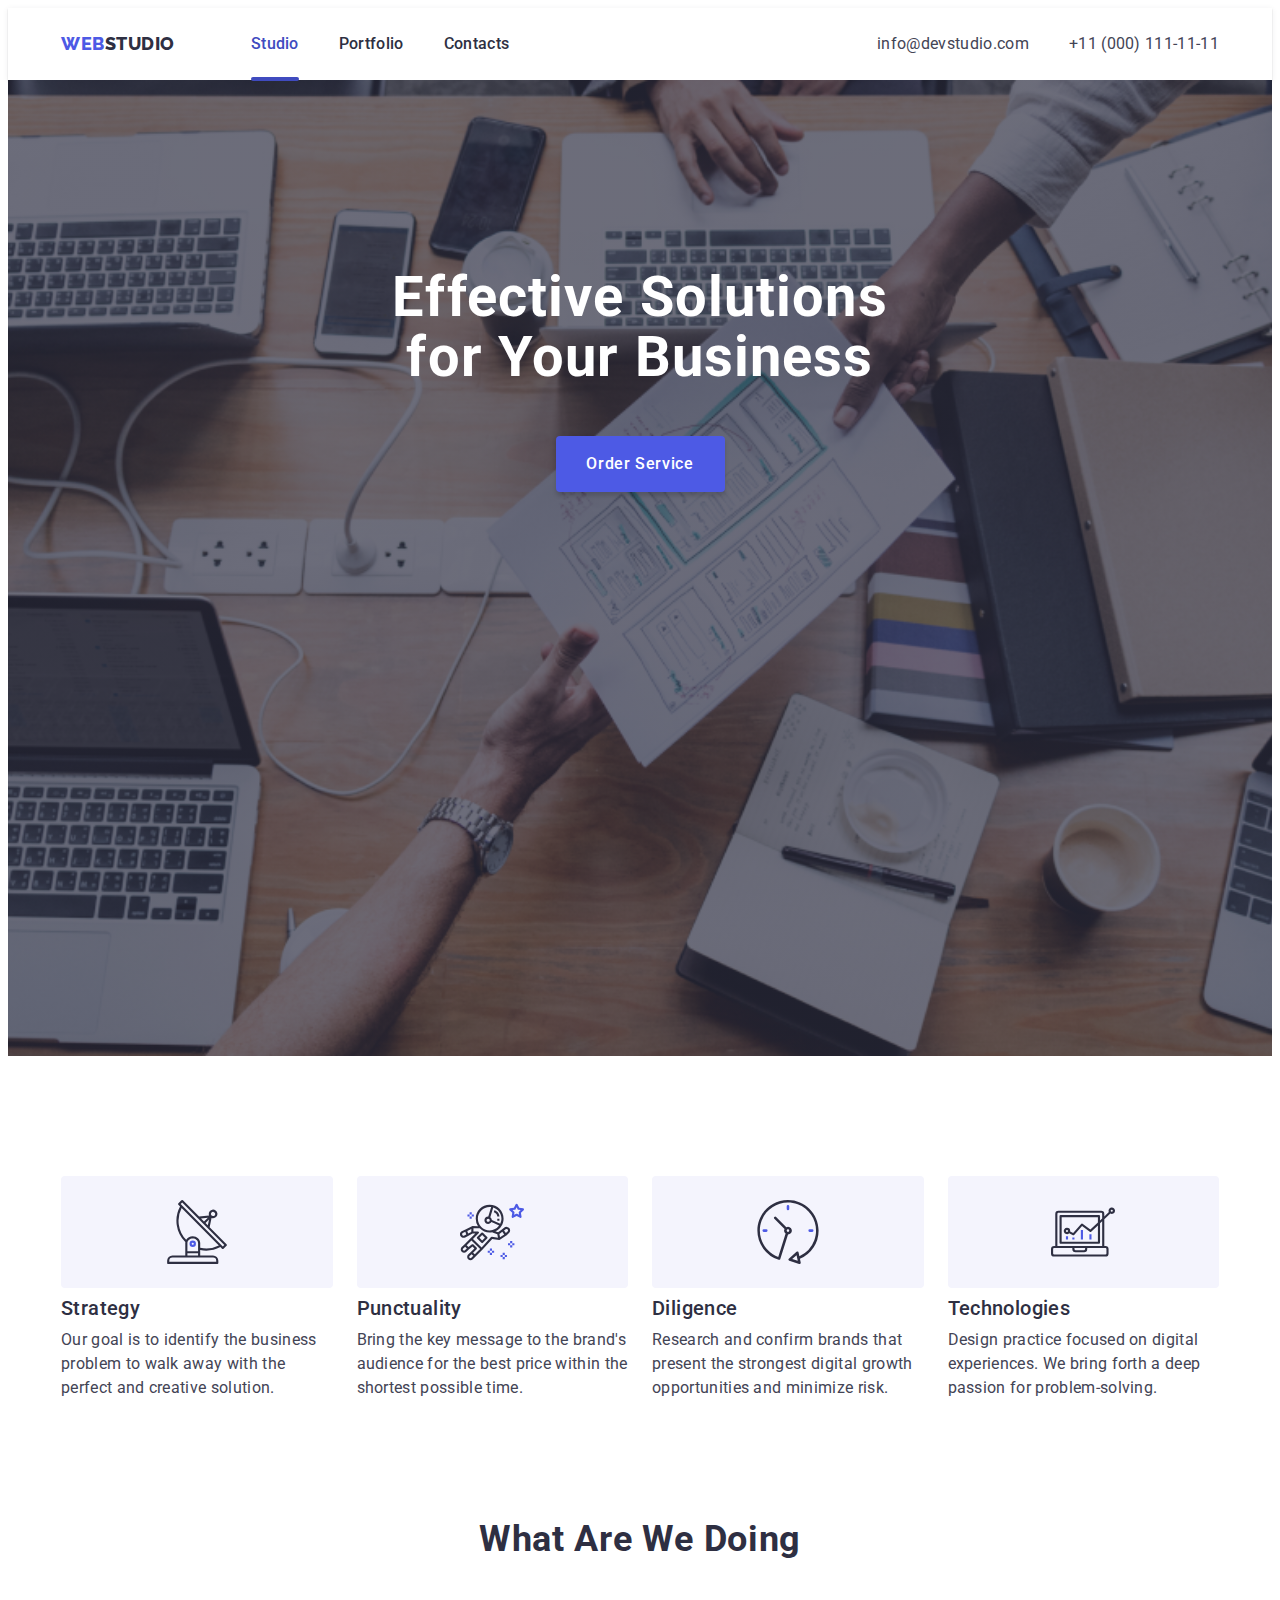
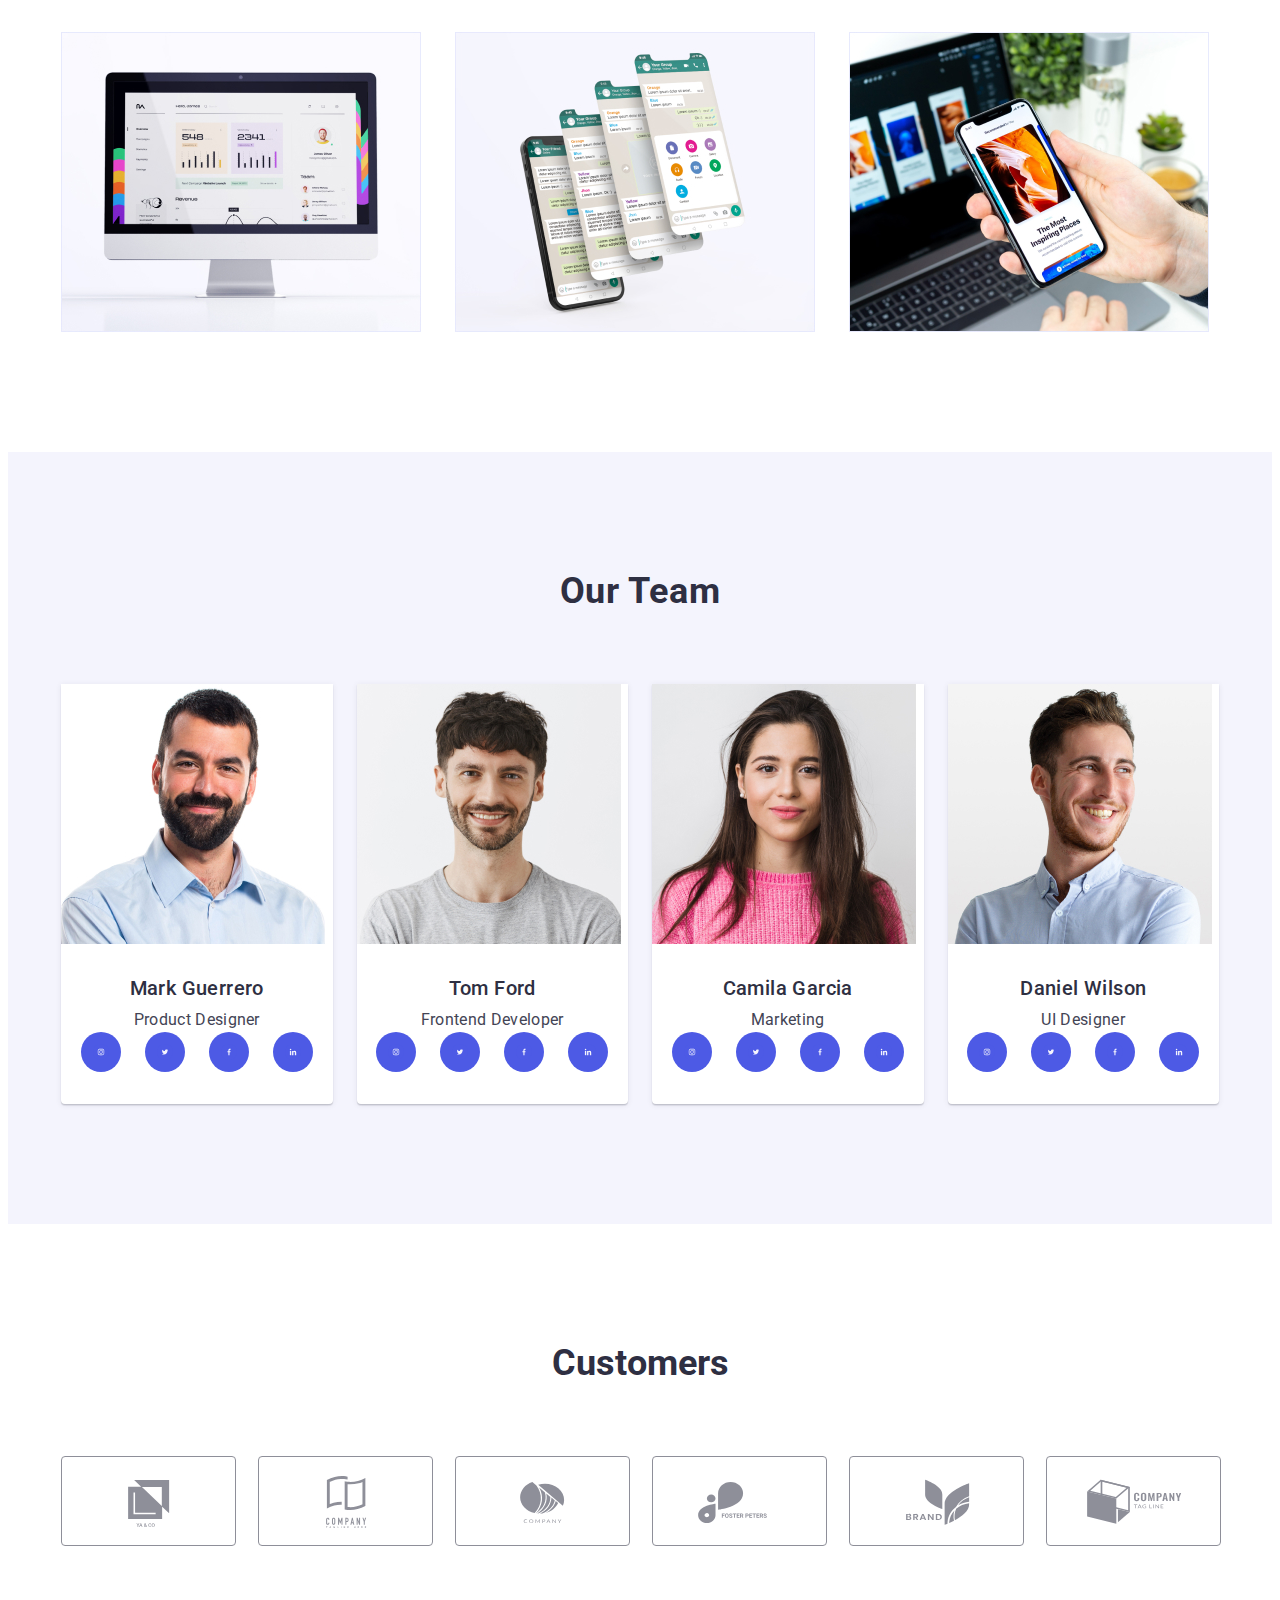
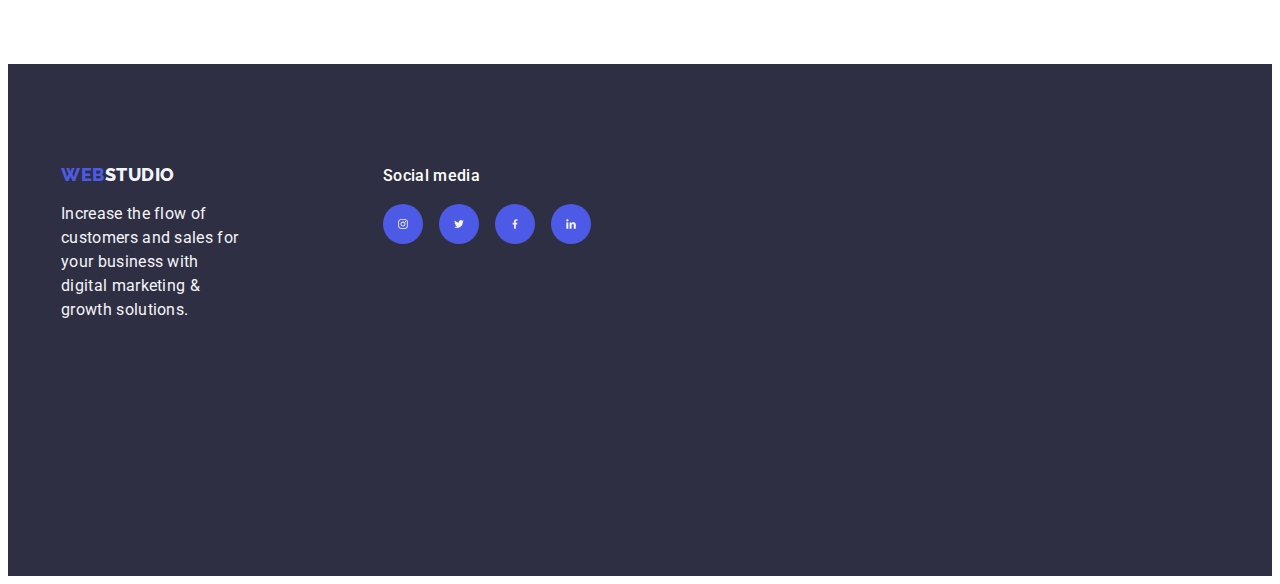
==== commit 74245c11: "5" ====
--- a/index.html
+++ b/index.html
@@ -300,7 +300,7 @@
           <ul class="list customers-list">
             <li class="custom-list-li">
               <a class="link custom-link" href="">
-                <svg class="icon-customers" width="104" height="56" width="104" height="56">
+                <svg class="icon-customers" width="104" height="56">
                   <use href="./images/icons.svg#icon-Client-1"></use>
                 </svg>
               </a>
@@ -364,25 +364,25 @@
           </p>
 <ul class="icons-footer-social">
   <li class="icons-sec-four-li">
-    <a href=" " class="icons-sec-four-a">
+    <a href=" " class="icons-sec-four-a-footer">
       <svg width="24" height="24" class="icons-sec-four-svg">
         <use href="./images/icons.svg#icon-instagram"></use>
       </svg></a>
   </li>
   <li class="icons-sec-four-li">
-    <a href=" " class="icons-sec-four-a">
+    <a href=" " class="icons-sec-four-a-footer">
       <svg width="24" height="24" class="icons-sec-four-svg">
         <use href="./images/icons.svg#icon-twitter"></use>
       </svg></a>
   </li>
   <li class="icons-sec-four-li">
-    <a href=" " class="icons-sec-four-a">
+    <a href=" " class="icons-sec-four-a-footer">
       <svg width="24" height="24" class="icons-sec-four-svg">
         <use href="./images/icons.svg#icon-facebook"></use>
       </svg></a>
   </li>
   <li class="icons-sec-four-li">
-    <a href=" " class="icons-sec-four-a">
+    <a href=" " class="icons-sec-four-a-footer">
       <svg width="24" height="24" class="icons-sec-four-svg">
         <use href="./images/icons.svg#icon-linkedin"></use>
       </svg></a>
--- a/css/style.css
+++ b/css/style.css
@@ -178,7 +178,8 @@
 h2,
 h3,
 h4,
-h5 {
+h5,
+p {
   margin: 0;
 }
 
@@ -318,15 +319,6 @@
   padding-left: 0;
 }
 
-.footer-p-social {
-  font-family: Roboto;
-  font-size: 16px;
-  font-weight: 500;
-  line-height: 1.5;
-  color: var(--white, #FFF);
-  letter-spacing: 0.02em;
-}
-
 .section-buttons {
   background-color: var(---navyblue, #2e2f42);
 }
@@ -362,6 +354,10 @@
   padding: 12px 24px;
   border-radius: 4px;
   border: 1px solid var(--cornflower, #e7e9fc);
+  transition: color 250ms cubic-bezier(0.4, 0, 0.2, 1),
+    background-color 250ms cubic-bezier(0.4, 0, 0.2, 1),
+    border-color 250ms cubic-bezier(0.4, 0, 0.2, 1),
+    box-shadow 250ms cubic-bezier(0.4, 0, 0.2, 1);
 }
 
 .div-header {
@@ -493,6 +489,7 @@
   display: flex;
   justify-content: center;
   border-radius: 50%;
+  transition: background-color 250ms cubic-bezier(0.4, 0, 0.2, 1);
 }
 
 .icons-sec-four-a-footer {
@@ -522,7 +519,9 @@
 .icons-sec-four-svg {
   fill: var(--cloud, #F4F4FD);
 }
-
+.modal-close-svg{
+  transition: fill 250ms cubic-bezier(0.4, 0, 0.2, 1);
+}
 .customers-list {
   display: flex;
   align-items: flex-start;
@@ -594,8 +593,13 @@
 .block-one-a:hover,
 .block-one-a:focus {
   box-shadow: 0px 1px 6px rgba(46, 47, 66, 0.08), 0px 1px 1px rgba(46, 47, 66, 0.16), 0px 2px 1px rgba(46, 47, 66, 0.08);
-}
-
+  transform: translateY(0%);
+}
+
+.block-one-a:hover .img-decs,
+.block-one-a:focus .img-decs{
+  transform: translateY(0%);
+}
 .custom-link {
   width: 100%;
   height: 100%;
@@ -669,4 +673,14 @@
   color: var(--cloud, #F4F4FD);
   padding: 40px 32px;
   background: var(--iris, #4D5AE5);
+}
+
+.footer-p-social {
+  font-family: Roboto;
+  font-size: 16px;
+  font-weight: 500;
+  line-height: 1.5;
+  color: var(--white, #FFF);
+  letter-spacing: 0.02em;
+  margin-bottom: 16px;
 }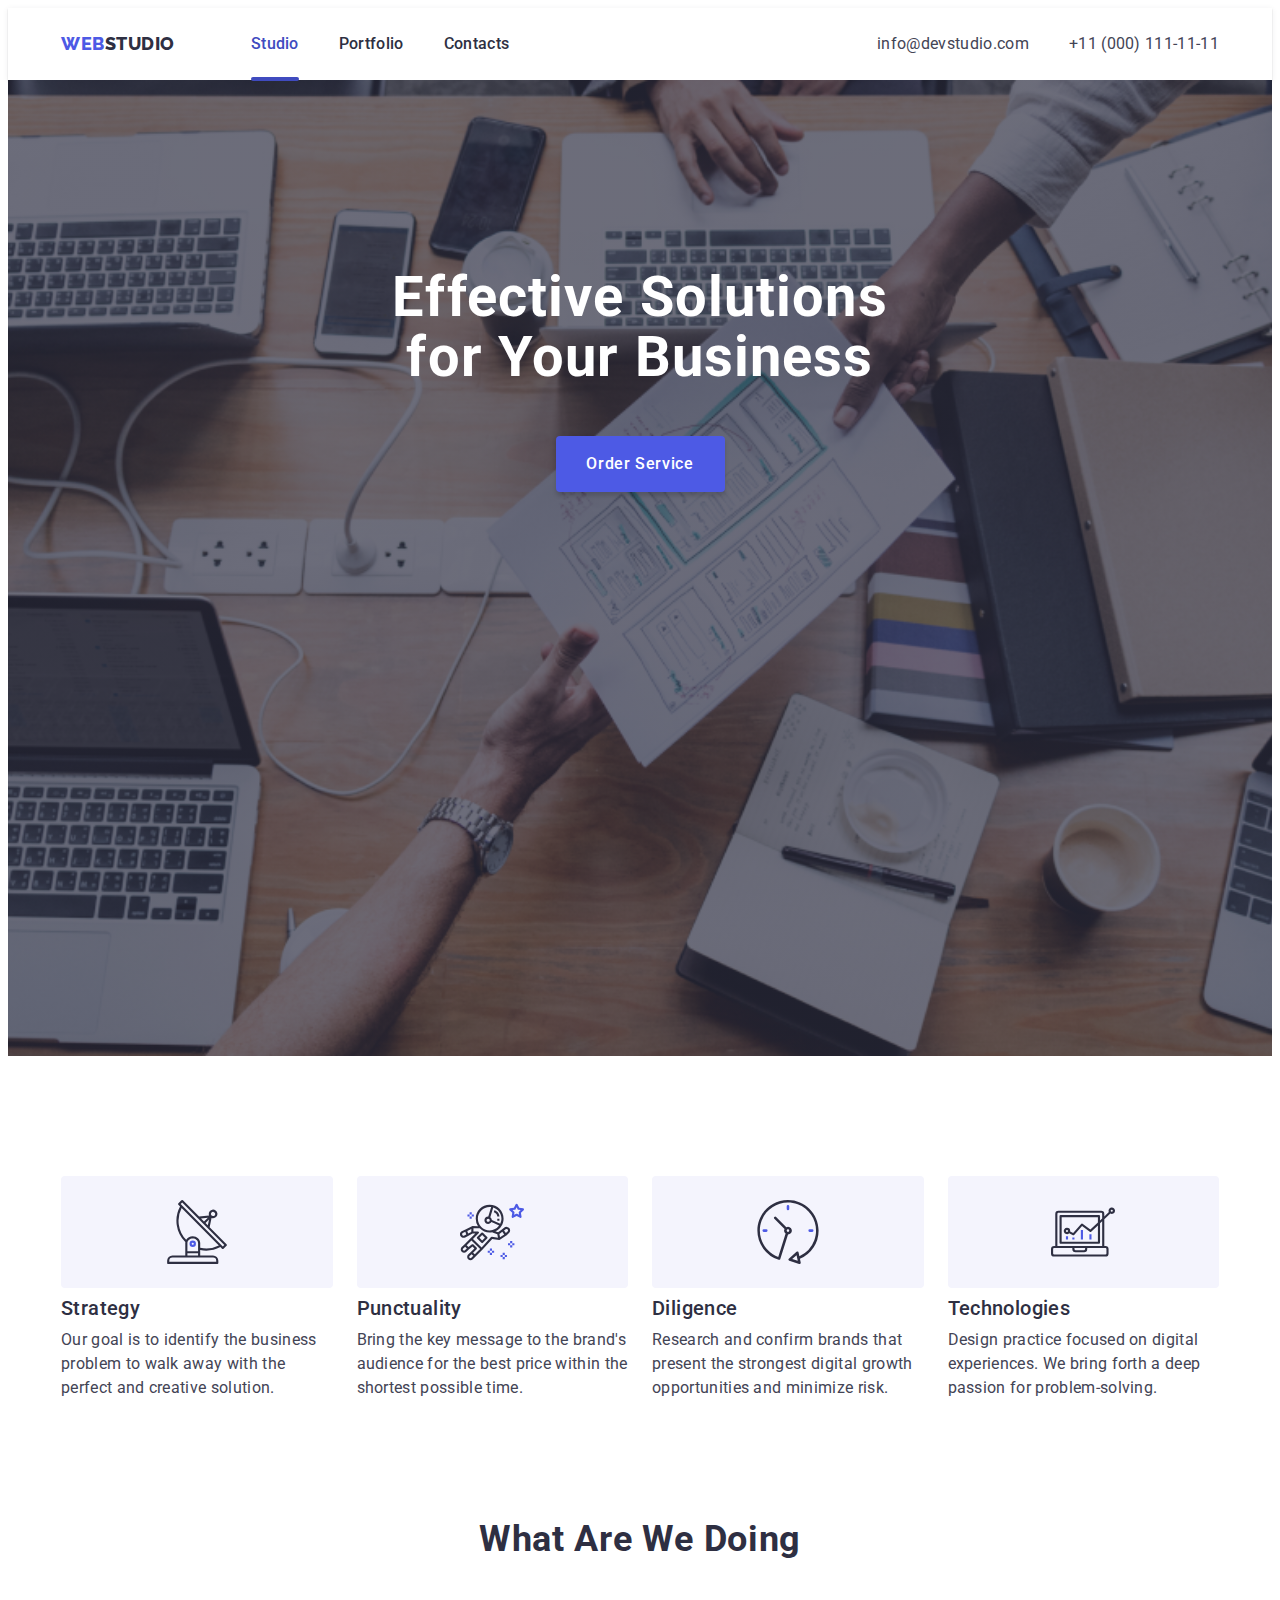
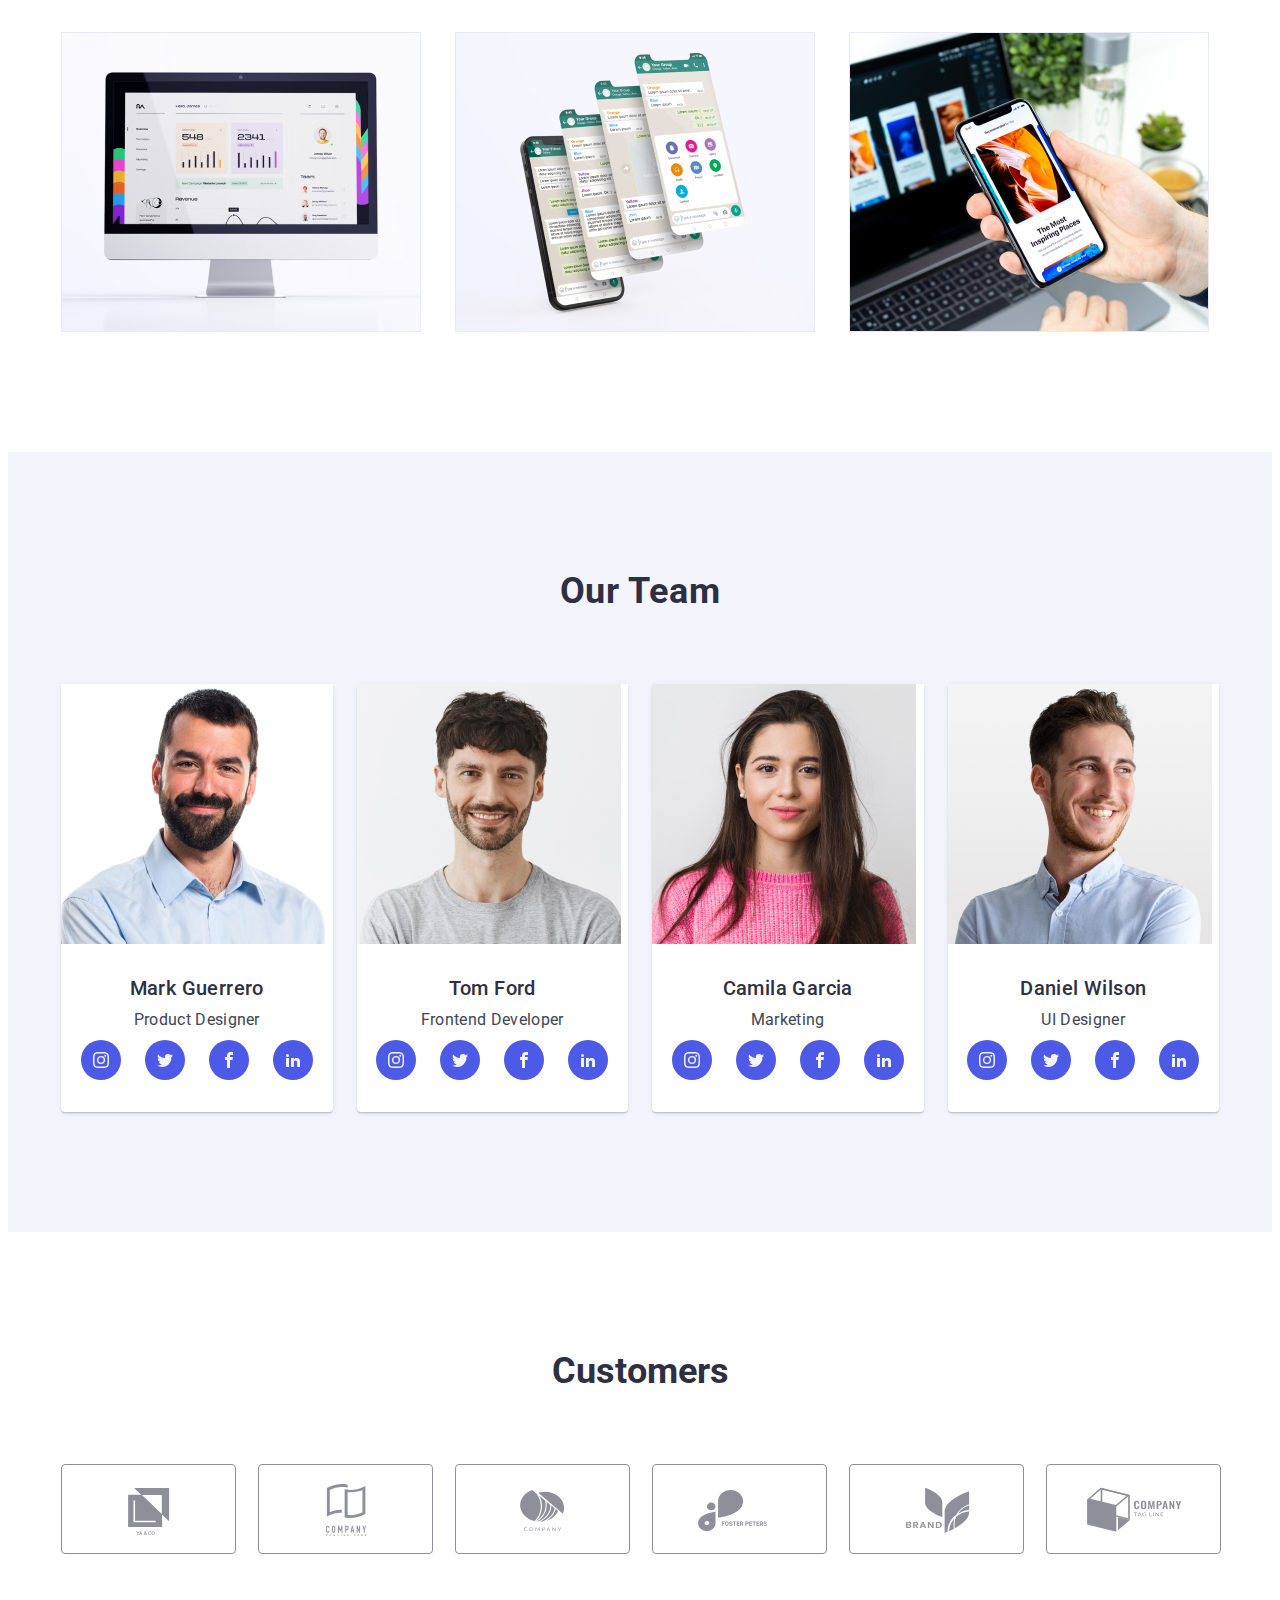
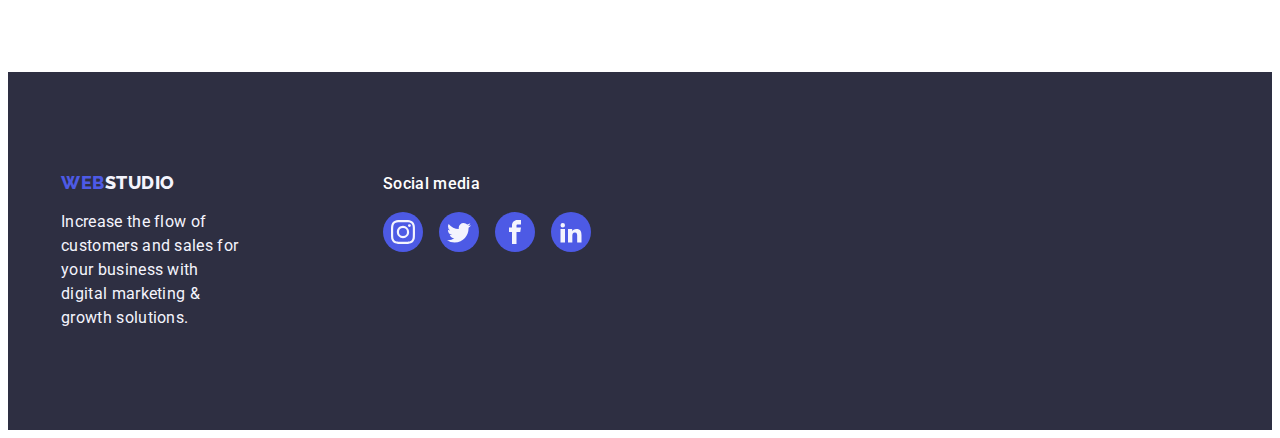
==== commit c34aa9f8: "7" ====
--- a/index.html
+++ b/index.html
@@ -362,7 +362,7 @@
         <p class="footer-p-social">
             Social media
           </p>
-<ul class="icons-footer-social">
+<ul class="icons-footer-social list">
   <li class="icons-sec-four-li">
     <a href=" " class="icons-sec-four-a-footer">
       <svg width="24" height="24" class="icons-sec-four-svg">
--- a/css/style.css
+++ b/css/style.css
@@ -226,6 +226,7 @@
   justify-content: center;
   align-items: center;
   display: flex;
+  margin-bottom: 8px;
 }
 
 .h-section-thee {
@@ -250,8 +251,6 @@
 .footerclass {
   background-color: var(--navyblue);
   padding: 100px 0;
-  height: 312px;
-  flex-shrink: 0;
 }
 
 .block-one {
@@ -272,9 +271,7 @@
 }
 
 .block-one-li:hover {
-  border: 1px solid var(--cloud, #F4F4FD);
   background: var(--white, #FFF);
-  box-shadow: 0px 2px 1px 0px rgba(46, 47, 66, 0.08), 0px 1px 1px 0px rgba(46, 47, 66, 0.16), 0px 1px 6px 0px rgba(46, 47, 66, 0.08);
 }
 
 .sec-p-portf,
@@ -500,6 +497,7 @@
   display: flex;
   justify-content: center;
   border-radius: 50%;
+  transition: background-color 250ms cubic-bezier(0.4, 0, 0.2, 1);
 }
 
 .icons-sec-four-a-footer:hover,
@@ -614,7 +612,9 @@
 }
 
 .custom-link:hover,
-.custom-link:focus {
+.custom-link:focus,
+.icon-customers:hover,
+.icon-customers:focus {
   border-color: #404bbf;
   color: #404bbf;
 }
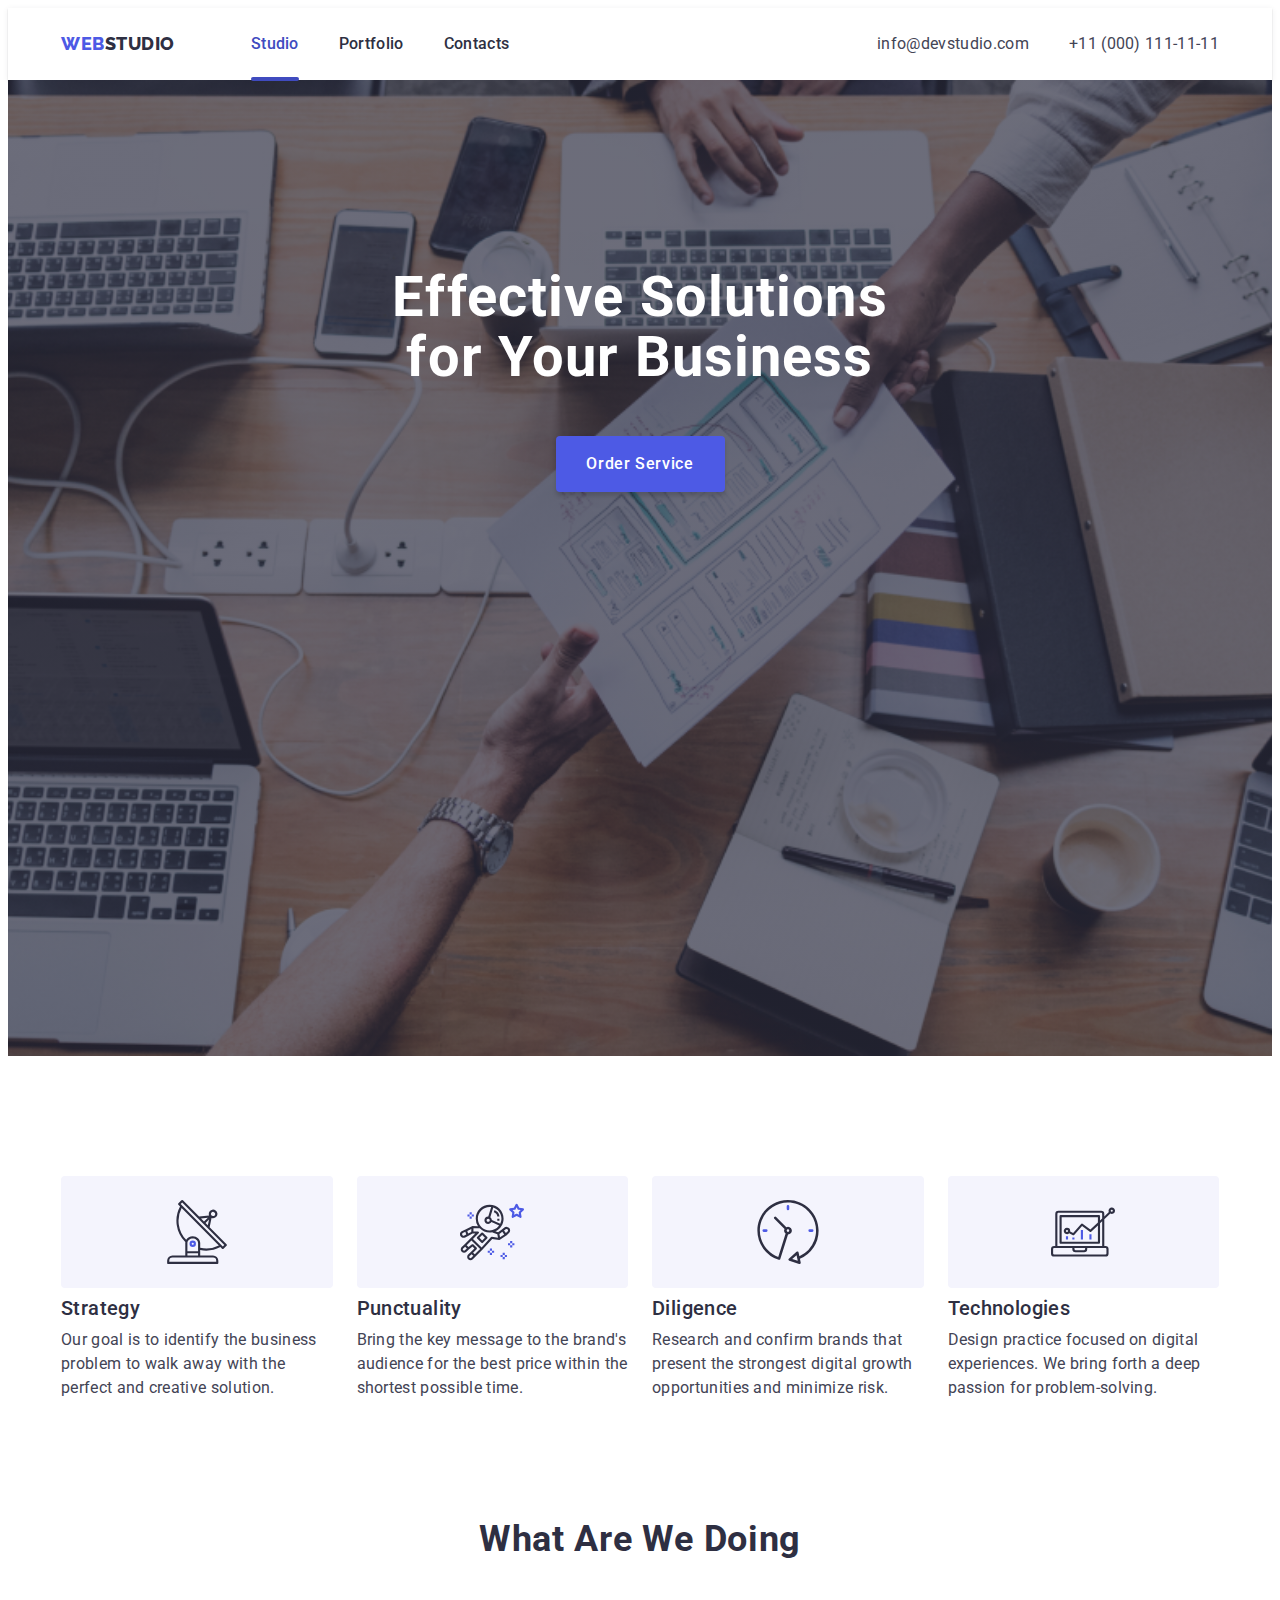
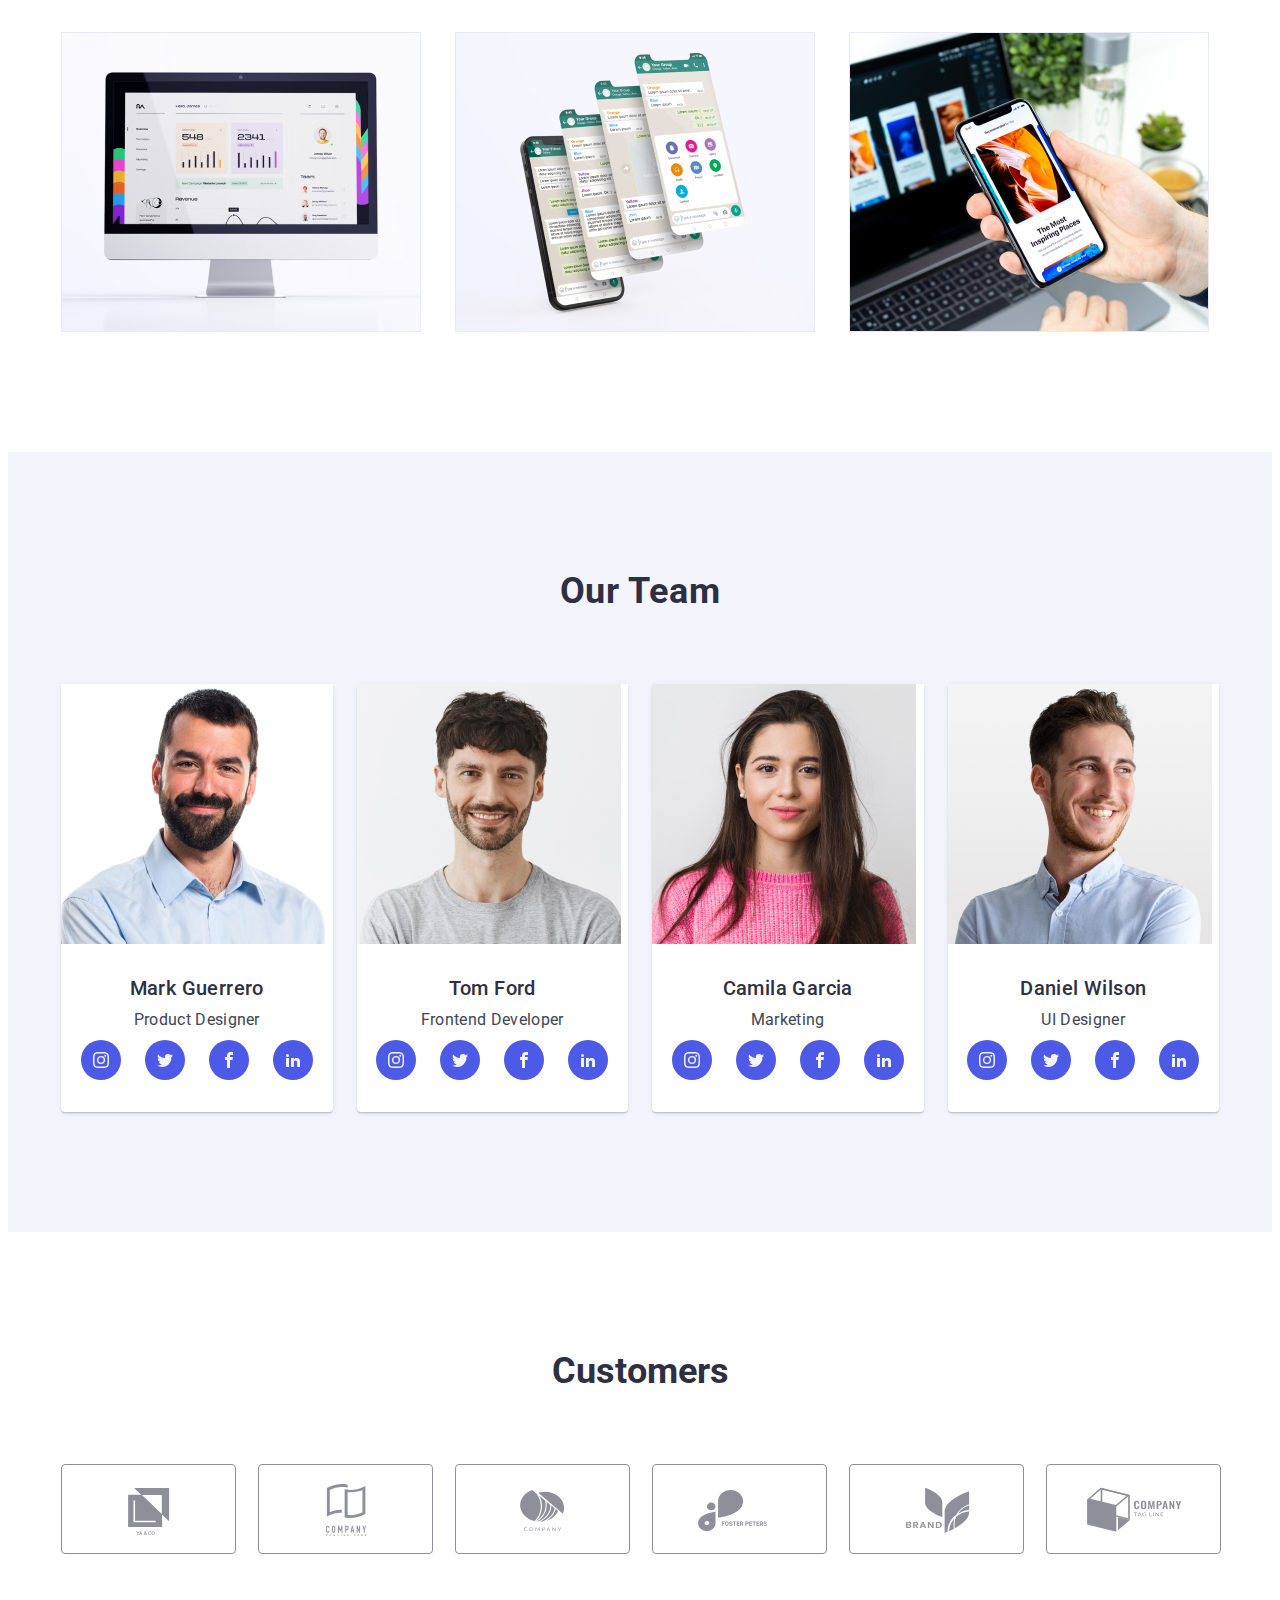
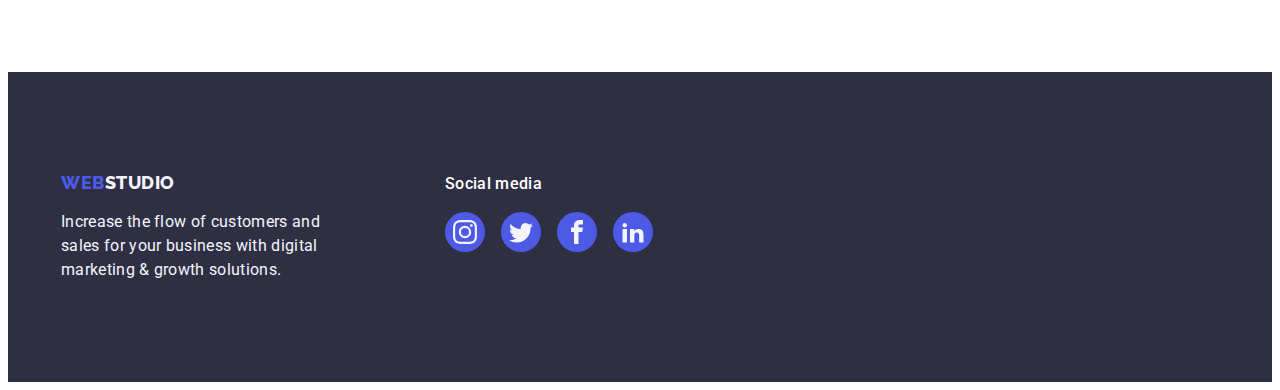
==== commit 95368442: "8" ====
--- a/index.html
+++ b/index.html
@@ -358,7 +358,7 @@
         </p>
       </div>
 
-      <div class="container social">
+      <div class="social">
         <p class="footer-p-social">
             Social media
           </p>
